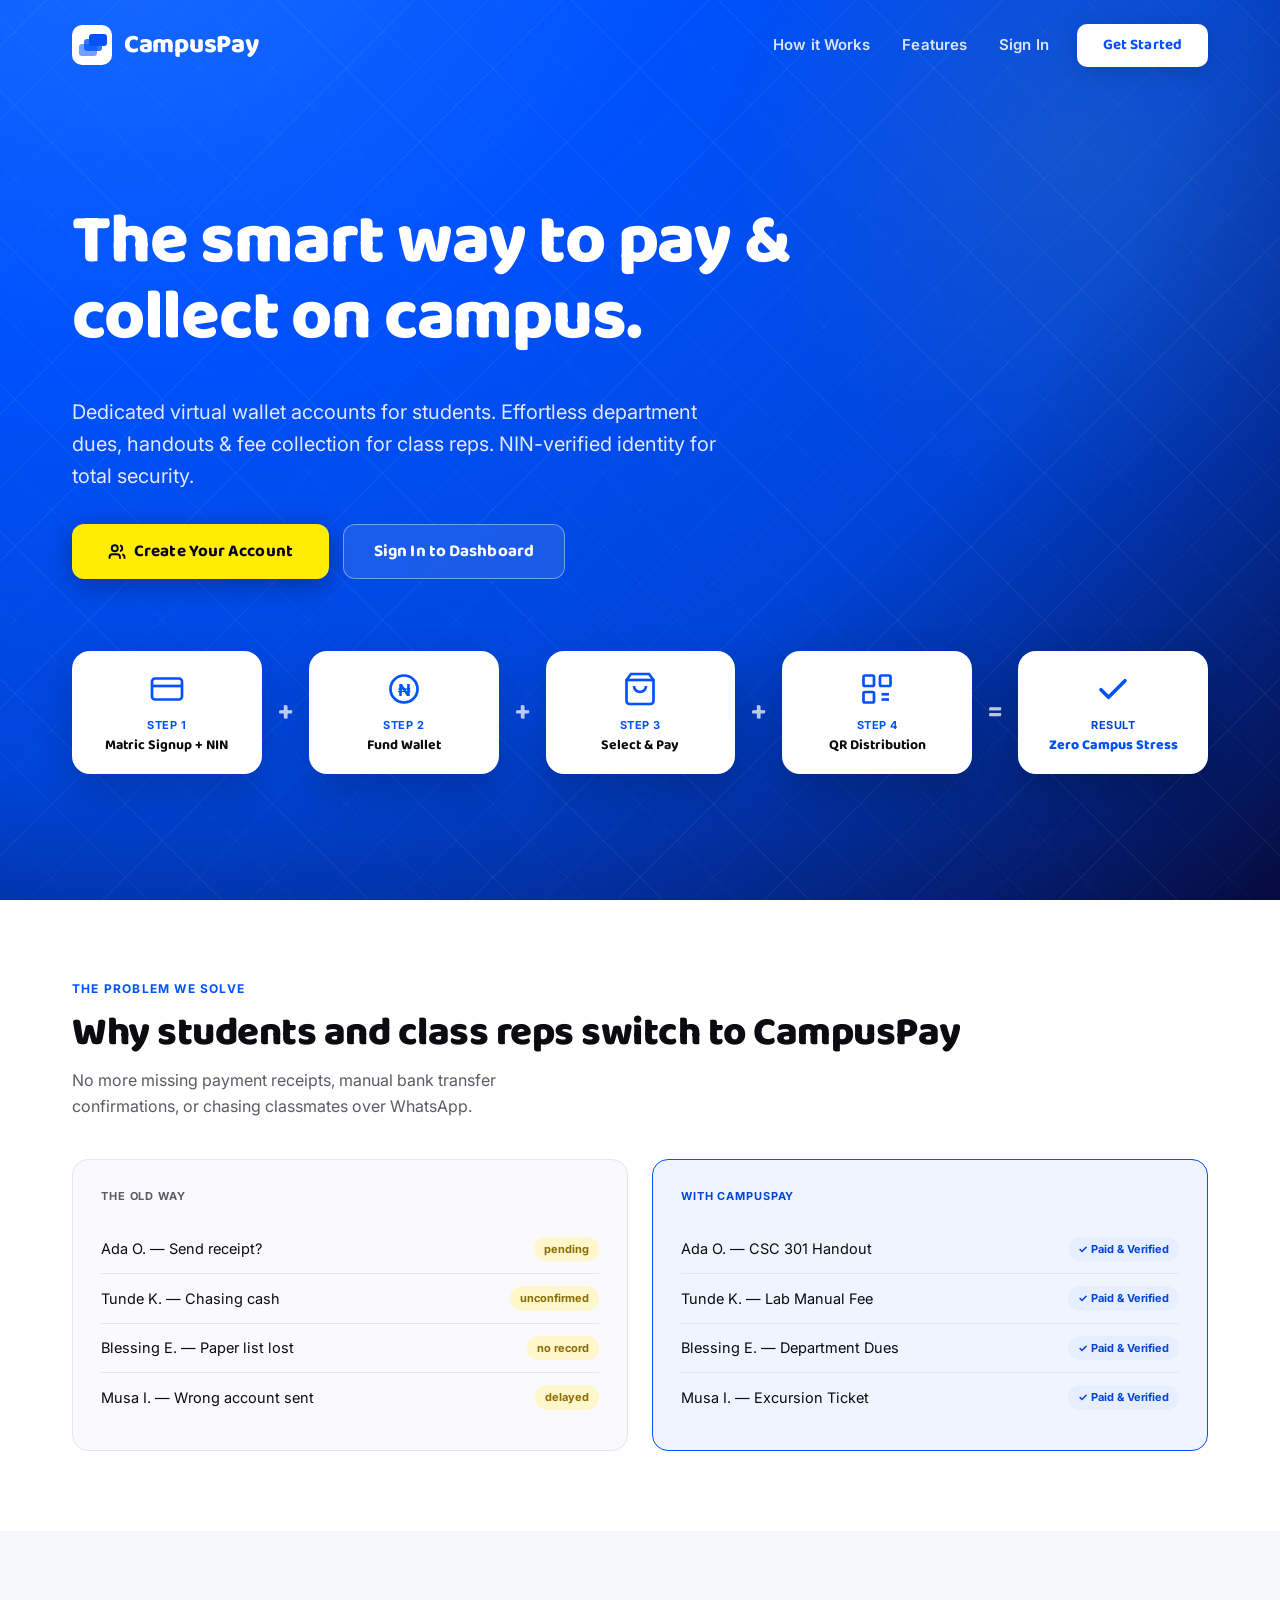
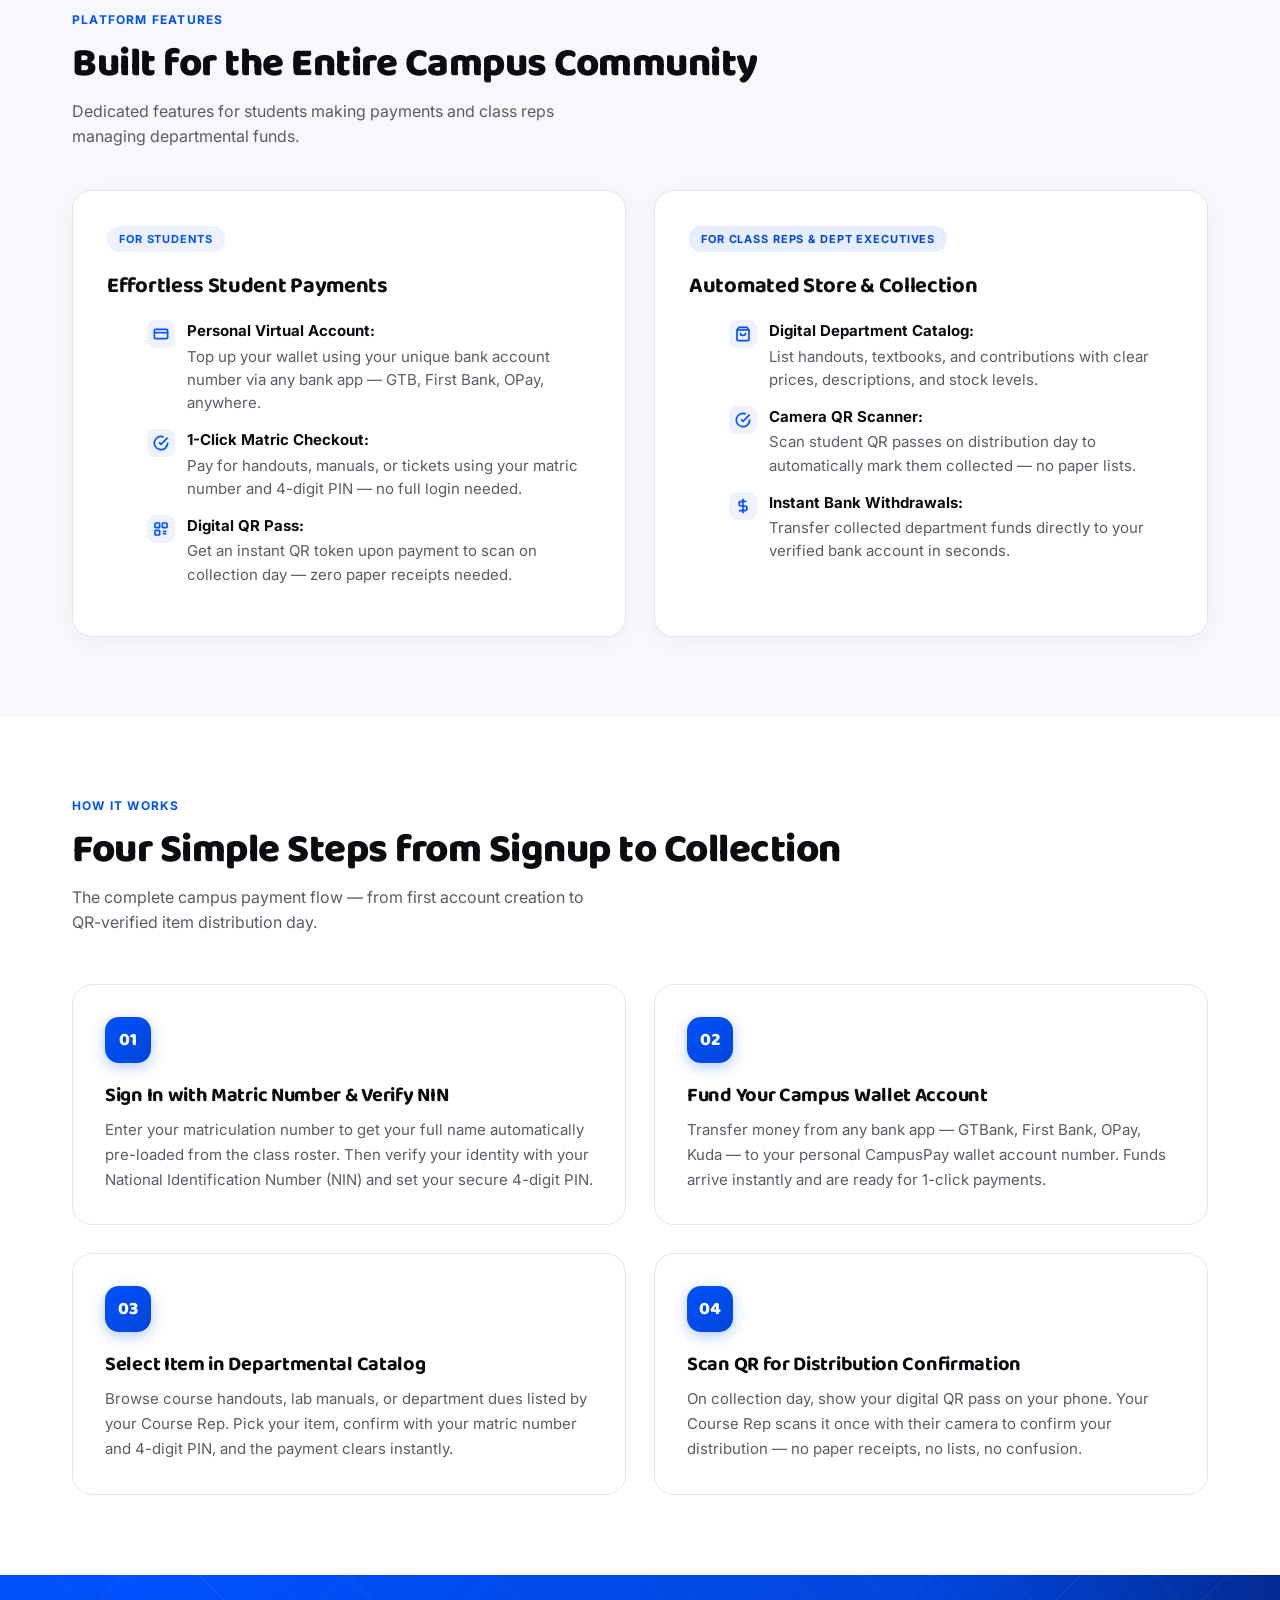
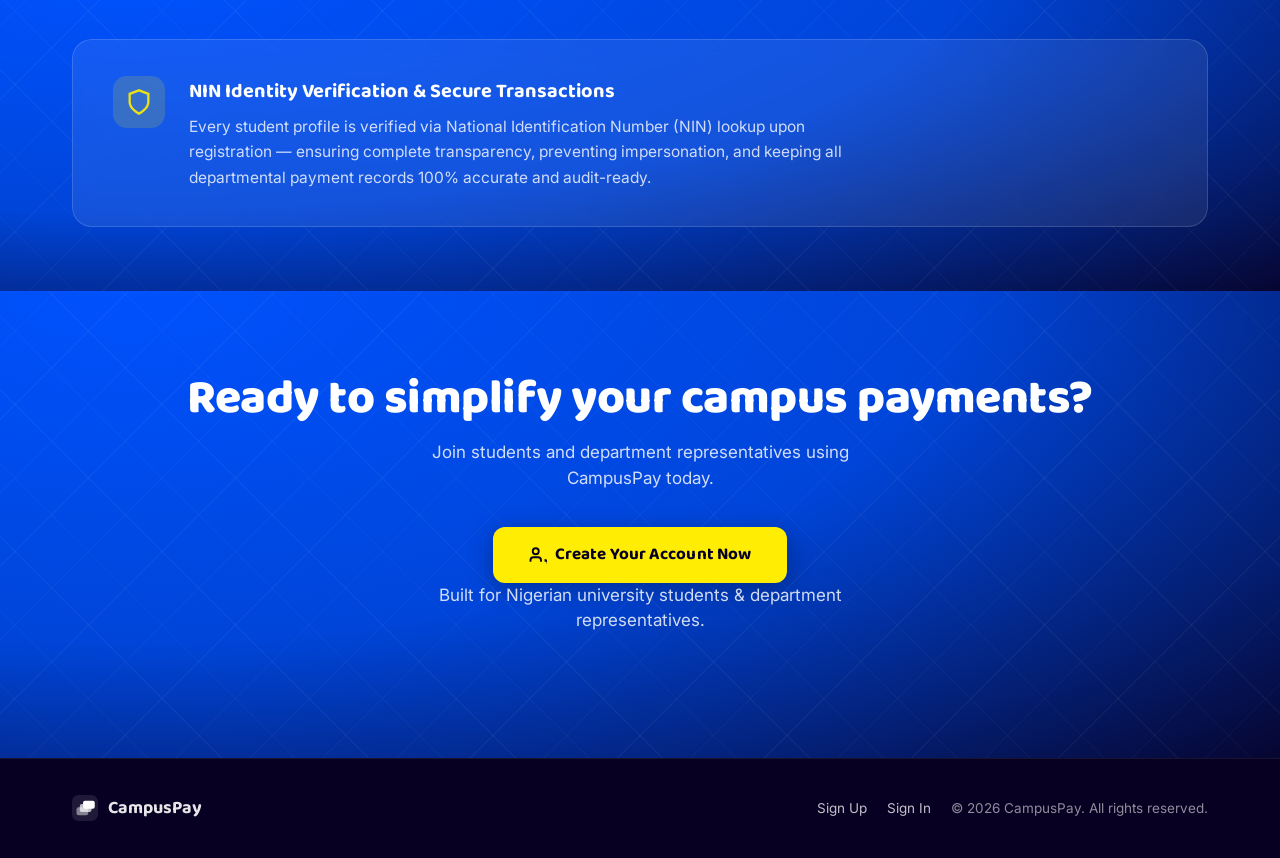
==== landingPage/index.html @ bf762b20 "feat(landing): mobile hero fills full viewport — premium sizing - hero uses justify-content:space-be" ====
<!DOCTYPE html>
<html lang="en">
<head>
<meta charset="UTF-8">
<meta name="viewport" content="width=device-width, initial-scale=1.0, maximum-scale=1.0, user-scalable=no">
<title>CampusPay — The Smart Way to Pay & Collect on Campus</title>
<meta name="description" content="CampusPay gives Nigerian university students a dedicated virtual wallet account and class reps a digital departmental catalog — making campus payments, handout fees, and QR-verified collection effortless.">
<link rel="preconnect" href="https://fonts.googleapis.com">
<link rel="preconnect" href="https://fonts.gstatic.com" crossorigin>
<link href="https://fonts.googleapis.com/css2?family=Baloo+2:wght@600;700;800;900&family=Inter:wght@400;500;600;700&display=swap" rel="stylesheet">
<style>
  :root{
    --blue:#0052FE;
    --blue-panel:#0045D9;
    --navy:#070022;
    --yellow:#FFED03;
    --white:#FFFFFF;
    --ink:#0B0B10;
    --ink-soft:#5B5B66;
    --line:#E3E6EF;
  }
  html, body {
    width: 100%;
    max-width: 100%;
    overflow-x: hidden;
    margin: 0;
    padding: 0;
  }
  *{box-sizing:border-box;}
  body{
    color:var(--ink);
    font-family:'Inter',sans-serif;
    background:var(--white);
    line-height:1.5;
    -webkit-text-size-adjust: 100%;
  }
  .display{font-family:'Baloo 2',sans-serif;}
  .wrap{
    width: 100%;
    max-width: 1200px;
    margin: 0 auto;
    padding: 0 32px;
    box-sizing: border-box;
  }

  /* ---------- BRAND BACKDROP ---------- */
  .backdrop{
    position:relative;
    width: 100%;
    max-width: 100%;
    background:radial-gradient(140% 160% at 10% -10%, #1a6bff 0%, var(--blue) 30%, var(--blue-panel) 60%, var(--navy) 100%);
    overflow:hidden;
    min-height:100vh;
    min-height:100dvh;
    display:flex;
    flex-direction:column;
    padding-bottom: 20px;
  }
  .backdrop::before{
    content:"";position:absolute;inset:0;pointer-events:none;
    background-image:
      repeating-linear-gradient(45deg, rgba(255,255,255,.045) 0 1px, transparent 1px 52px),
      repeating-linear-gradient(-45deg, rgba(255,255,255,.045) 0 1px, transparent 1px 52px);
  }
  .backdrop::after{
    content:"";position:absolute;
    width:700px;height:700px;
    border-radius:50%;
    background:radial-gradient(circle, rgba(255,237,3,0.08) 0%, transparent 70%);
    top:-200px;right:-150px;
    pointer-events:none;
  }
  .backdrop > *{position:relative;z-index:1;}
  .backdrop > .wrap{
    flex:1;
    display:flex;
    flex-direction:column;
  }

  /* ---------- HEADER ---------- */
  header{
    padding:24px 0 0;
    display:flex;
    align-items:center;
    justify-content:space-between;
    flex-shrink:0;
    width: 100%;
  }
  .logo{display:flex;align-items:center;gap:12px;text-decoration:none;}
  .logo-mark{width:40px;height:40px;flex:none;}
  .logo-word{font-family:'Baloo 2',sans-serif;font-weight:800;font-size:26px;color:var(--white);letter-spacing:-0.3px;}

  .nav-actions{display:flex;align-items:center;gap:24px;}
  .nav-link{color:rgba(255,255,255,.85);font-weight:600;font-size:15px;text-decoration:none;padding:8px 4px;letter-spacing:0.1px;transition:color 0.2s;}
  .nav-link:hover{color:var(--yellow);}
  .nav-btn{
    background:var(--white);color:var(--blue);font-family:'Baloo 2',sans-serif;
    font-weight:700;font-size:15px;padding:10px 26px;border-radius:10px;text-decoration:none;
    transition:transform 0.2s ease, box-shadow 0.2s ease;
    box-shadow:0 4px 20px rgba(0,0,0,0.15);
    letter-spacing:0.1px;
    white-space: nowrap;
  }
  .nav-btn:hover{transform:translateY(-2px);box-shadow:0 8px 28px rgba(0,0,0,0.25);}

  /* ---------- HERO ---------- */
  .hero{
    flex:1;
    display:flex;
    flex-direction:column;
    justify-content:center;
    padding:24px 0 40px;
    width: 100%;
    min-width: 0;
  }
  h1{
    font-family:'Baloo 2',sans-serif;font-weight:900;color:var(--white);
    font-size:clamp(36px,5.5vw,72px);
    line-height:1.08;
    letter-spacing:-1.2px;
    margin-bottom:20px;
    max-width:20ch;
  }
  .hero-sub{
    color:rgba(255,255,255,.88);
    font-size:clamp(16px,1.6vw,20px);
    max-width:52ch;
    line-height:1.6;
    margin-bottom:32px;
    font-weight:400;
  }

  .hero-ctas{display:flex;align-items:center;gap:14px;margin-bottom:40px;flex-wrap:wrap;}
  .btn{
    display:inline-flex;align-items:center;gap:8px;
    background:var(--yellow);color:var(--navy);
    font-family:'Baloo 2',sans-serif;font-weight:700;font-size:17px;
    padding:15px 36px;border-radius:12px;text-decoration:none;
    box-shadow:0 6px 24px rgba(0,0,0,0.3);transition:all 0.25s ease;
    letter-spacing:0.1px;
    white-space: nowrap;
  }
  .btn:hover{transform:translateY(-3px);box-shadow:0 12px 36px rgba(0,0,0,0.4);}
  .btn-outline{
    display:inline-flex;align-items:center;gap:8px;
    background:rgba(255,255,255,0.1);
    backdrop-filter:blur(8px);
    color:var(--white);
    border:1.5px solid rgba(255,255,255,.4);
    padding:14px 30px;
    font-family:'Baloo 2',sans-serif;font-weight:700;font-size:17px;
    border-radius:12px;text-decoration:none;transition:all 0.25s ease;
    letter-spacing:0.1px;
    white-space: nowrap;
  }
  .btn-outline:hover{background:rgba(255,255,255,.18);border-color:rgba(255,255,255,0.7);}

  /* ---------- EQUATION (DESKTOP & TABLET FORMER DESIGN) ---------- */
  .equation-container {
    width: 100%;
    margin-top: 32px;
  }
  .equation{
    display: flex;
    align-items: center;
    gap: 16px;
    width: 100%;
    justify-content: space-between;
  }
  .eq-card, .eq-result {
    background: var(--white);
    border-radius: 18px;
    padding: 20px 18px;
    display: flex;
    flex-direction: column;
    align-items: center;
    gap: 10px;
    flex: 1;
    min-width: 0;
    box-shadow: 0 16px 40px rgba(0,0,0,0.2);
    transition: transform 0.2s ease, box-shadow 0.2s ease;
  }
  .eq-card:hover, .eq-result:hover {
    transform: translateY(-3px);
    box-shadow: 0 22px 50px rgba(0,0,0,0.28);
  }
  .eq-icon {
    display: flex;
    align-items: center;
    justify-content: center;
  }
  .eq-icon svg {
    width: 36px;
    height: 36px;
  }
  .eq-info {
    display: flex;
    flex-direction: column;
    align-items: center;
    gap: 2px;
    text-align: center;
  }
  .eq-step {
    font-size: 11px;
    font-weight: 700;
    color: var(--blue);
    text-transform: uppercase;
    letter-spacing: 0.5px;
  }
  .eq-result .eq-step {
    color: var(--blue-panel);
  }
  .eq-title {
    font-family: 'Baloo 2', sans-serif;
    font-size: 14px;
    font-weight: 700;
    color: var(--ink);
    line-height: 1.3;
  }
  .eq-result .eq-title {
    font-weight: 800;
    color: var(--blue);
  }
  .eq-op {
    font-family: 'Baloo 2', sans-serif;
    font-size: 28px;
    font-weight: 700;
    color: rgba(255,255,255,0.75);
    flex: none;
  }

  /* MOBILE-ONLY STEPPER */
  .equation-mobile {
    display: none;
  }

  /* ---------- COMPARE ---------- */
  .compare{padding:80px 0;}
  .section-label{
    font-size:12px;font-weight:700;letter-spacing:0.1em;text-transform:uppercase;
    color:var(--blue);margin-bottom:12px;
  }
  h2{font-family:'Baloo 2',sans-serif;font-weight:800;font-size:clamp(24px,3.5vw,40px);margin:0 0 12px;letter-spacing:-0.5px;line-height:1.15;}
  .section-sub{color:var(--ink-soft);margin:0 0 40px;max-width:52ch;font-size:16px;line-height:1.6;}
  .split{display:grid;grid-template-columns:1fr 1fr;gap:24px;}
  .panel{border-radius:16px;padding:28px;border:1.5px solid var(--line);background:#FAFAFC;}
  .panel-label{font-size:11px;font-weight:700;letter-spacing:.08em;text-transform:uppercase;color:var(--ink-soft);margin-bottom:20px;}
  .row{display:flex;align-items:center;justify-content:space-between;padding:12px 0;border-bottom:1px solid var(--line);font-size:14.5px;}
  .row:last-child{border-bottom:none;}
  .tag{font-size:11px;font-weight:700;padding:4px 10px;border-radius:20px;}
  .tag.warn{background:#FFF6CC;color:#8A6D00;}
  .tag.ok{background:#E7EEFF;color:var(--blue-panel);display:flex;align-items:center;gap:4px;}

  /* ---------- FEATURES ---------- */
  .features-sec{padding:80px 0;background:#F6F8FC;}
  .grid-2{display:grid;grid-template-columns:1fr 1fr;gap:28px;}
  .feat-card{
    background:var(--white);border-radius:20px;padding:34px;
    border:1.5px solid var(--line);
    box-shadow:0 4px 20px rgba(0,0,0,0.04);
    transition:box-shadow 0.25s, transform 0.25s;
  }
  .feat-card:hover{box-shadow:0 10px 40px rgba(0,82,254,0.08);transform:translateY(-2px);}
  .feat-badge{
    font-size:11px;font-weight:700;letter-spacing:.08em;text-transform:uppercase;
    color:var(--blue);background:#EEF2FF;padding:5px 12px;border-radius:12px;display:inline-block;margin-bottom:18px;
  }
  .feat-card h3{font-family:'Baloo 2',sans-serif;font-size:22px;font-weight:700;margin:0 0 16px;letter-spacing:-0.3px;}
  .feat-list{list-style:none;display:flex;flex-direction:column;gap:14px;}
  .feat-item{display:flex;align-items:flex-start;gap:12px;font-size:15px;color:var(--ink-soft);line-height:1.55;}
  .feat-icon{
    width:28px;height:28px;border-radius:8px;background:#EEF2FF;
    display:flex;align-items:center;justify-content:center;flex:none;margin-top:1px;
  }
  .feat-icon svg{width:16px;height:16px;color:var(--blue);}
  .feat-item strong{color:var(--ink);display:block;margin-bottom:2px;}

  /* ---------- STEPS ---------- */
  .steps-sec{padding:80px 0;}
  .steps-grid{
    display:grid;
    grid-template-columns:1fr 1fr;
    gap:28px;
    margin-top:48px;
  }
  .step-card{
    background:var(--white);
    border:1.5px solid var(--line);
    border-radius:20px;
    padding:32px;
    position:relative;
    overflow:hidden;
    transition:box-shadow 0.25s, transform 0.25s;
  }
  .step-card:hover{box-shadow:0 10px 40px rgba(0,82,254,0.08);transform:translateY(-2px);}
  .step-card::before{
    content:"";
    position:absolute;top:0;left:0;right:0;height:3px;
    background:linear-gradient(90deg, var(--blue), #7B9EFF);
    opacity:0;
    transition:opacity 0.25s;
  }
  .step-card:hover::before{opacity:1;}
  .step-num-badge{
    display:inline-flex;align-items:center;justify-content:center;
    width:46px;height:46px;border-radius:14px;
    background:linear-gradient(135deg, var(--blue), var(--blue-panel));
    font-family:'Baloo 2',sans-serif;font-weight:800;font-size:18px;color:var(--white);
    margin-bottom:20px;
    box-shadow:0 4px 14px rgba(0,82,254,0.3);
  }
  .step-card h3{
    font-family:'Baloo 2',sans-serif;font-size:20px;font-weight:700;
    margin:0 0 10px;color:var(--ink);letter-spacing:-0.3px;line-height:1.25;
  }
  .step-card p{color:var(--ink-soft);font-size:15px;line-height:1.65;margin:0;}

  /* ---------- TRUST BAR ---------- */
  .trust-sec{
    background:radial-gradient(130% 150% at 10% 0%, var(--blue) 0%, var(--blue-panel) 50%, var(--navy) 100%);
    padding:64px 0;
    position:relative;overflow:hidden;
  }
  .trust-sec::before{
    content:"";position:absolute;inset:0;pointer-events:none;
    background-image:
      repeating-linear-gradient(45deg, rgba(255,255,255,.04) 0 1px, transparent 1px 52px),
      repeating-linear-gradient(-45deg, rgba(255,255,255,.04) 0 1px, transparent 1px 52px);
  }
  .trust-sec > *{position:relative;z-index:1;}
  .trust-box{
    background:rgba(255,255,255,0.08);
    border:1px solid rgba(255,255,255,0.15);
    backdrop-filter:blur(10px);
    border-radius:20px;padding:36px 40px;
    display:flex;align-items:flex-start;gap:24px;
  }
  .trust-icon{
    width:52px;height:52px;border-radius:14px;
    background:rgba(255,237,3,0.15);
    display:flex;align-items:center;justify-content:center;flex:none;
  }
  .trust-icon svg{width:28px;height:28px;}
  .trust-box h3{font-family:'Baloo 2',sans-serif;font-size:20px;color:var(--white);margin:0 0 8px;font-weight:700;}
  .trust-box p{color:rgba(255,255,255,.8);font-size:15.5px;line-height:1.65;margin:0;max-width:68ch;}

  /* ---------- CTA ---------- */
  .cta-sec{
    background:radial-gradient(130% 150% at 10% 0%, var(--blue) 0%, var(--blue-panel) 50%, var(--navy) 100%);
    padding:80px 0 88px;text-align:center;
    position:relative;overflow:hidden;
  }
  .cta-sec::before{
    content:"";position:absolute;inset:0;pointer-events:none;
    background-image:
      repeating-linear-gradient(45deg, rgba(255,255,255,.04) 0 1px, transparent 1px 52px),
      repeating-linear-gradient(-45deg, rgba(255,255,255,.04) 0 1px, transparent 1px 52px);
  }
  .cta-sec > *{position:relative;z-index:1;}
  .cta-sec h2{color:var(--white);font-size:clamp(26px,4vw,48px);letter-spacing:-0.5px;margin-bottom:14px;}
  .cta-sec p{color:rgba(255,255,255,.82);margin:0 0 36px;font-size:17px;max-width:44ch;margin-left:auto;margin-right:auto;}
  .cta-note{margin-top:20px;font-size:13.5px;color:rgba(255,255,255,.6);}

  /* ---------- FOOTER ---------- */
  footer{background:var(--navy);color:rgba(255,255,255,0.55);padding:36px 0;font-size:13.5px;border-top:1px solid rgba(255,255,255,0.08);}
  .foot-wrap{display:flex;align-items:center;justify-content:space-between;flex-wrap:wrap;gap:16px;}
  .foot-wrap a{color:rgba(255,255,255,0.75);text-decoration:none;margin-left:20px;transition:color 0.2s;}
  .foot-wrap a:hover{color:var(--white);}

  /* MOBILE MEDIA QUERY */
  @media (max-width:768px){
    .wrap{padding:0 20px;}
    .backdrop{
      min-height: 100vh;
      min-height: 100dvh;
      height: 100vh;
      height: 100dvh;
      padding-bottom: 0;
      overflow: hidden;
      display: flex;
      flex-direction: column;
    }
    .backdrop > .wrap {
      flex: 1;
      display: flex;
      flex-direction: column;
      overflow: hidden;
    }
    header{padding:18px 0 0;flex-shrink:0;}
    .logo-word{font-size:24px;}
    .logo-mark{width:36px;height:36px;}
    .nav-link{display:none;}
    .nav-btn{padding:11px 22px;font-size:14.5px;border-radius:12px;}
    .hero{padding:20px 0 24px;display:flex;flex-direction:column;justify-content:space-between;flex:1;min-height:0;}
    h1{font-size:clamp(32px, 9.5vw, 52px);margin-bottom:14px;letter-spacing:-1.5px;line-height:1.06;}
    .hero-sub{font-size:16px;line-height:1.55;margin-bottom:0;max-width:100%;opacity:0.93;}
    .hero-ctas{flex-direction:column;align-items:stretch;gap:11px;margin-bottom:0;width:100%;}
    .btn, .btn-outline{width:100%;justify-content:center;padding:15px 18px;font-size:16.5px;white-space:normal;border-radius:14px;}
    .btn{box-shadow:0 8px 28px rgba(0,0,0,0.35);}

    /* Hide desktop equation on mobile */
    .equation-container { display: none; }

    /* Mobile stepper */
    .equation-mobile {
      display: flex;
      flex-direction: column;
      align-items: center;
      width: 100%;
      flex-shrink: 0;
    }
    .eq-badge-wrap {
      display: flex;
      align-items: center;
      justify-content: center;
      gap: 8px;
      margin-bottom: 9px;
    }
    .eq-badge {
      background: rgba(255,255,255,0.15);
      border: 1px solid rgba(255,255,255,0.25);
      color: var(--white);
      font-size: 10px;
      font-weight: 800;
      letter-spacing: 1px;
      padding: 2px 8px;
      border-radius: 20px;
    }
    .eq-badge-step {
      background: var(--yellow);
      color: var(--navy);
      font-size: 10px;
      font-weight: 800;
      letter-spacing: 0.5px;
      padding: 2px 8px;
      border-radius: 20px;
      transition: all 0.3s;
    }
    .eq-progress-bar {
      width: 100%;
      height: 3px;
      background: rgba(255,255,255,0.18);
      border-radius: 4px;
      margin: 0 0 10px;
      overflow: hidden;
    }
    .eq-progress-fill {
      height: 100%;
      width: 20%;
      background: linear-gradient(90deg, var(--yellow), #FFFFFF);
      transition: width 0.35s cubic-bezier(0.4,0,0.2,1);
    }
    /* Step tabs row */
    .m-step-tabs {
      display: flex;
      align-items: center;
      justify-content: space-between;
      gap: 3px;
      margin-bottom: 10px;
      width: 100%;
    }
    .m-tab {
      flex: 1;
      padding: 9px 2px;
      border-radius: 9px;
      background: rgba(255,255,255,0.12);
      border: 1px solid rgba(255,255,255,0.2);
      color: rgba(255,255,255,0.75);
      font-family: 'Baloo 2', sans-serif;
      font-size: 11.5px;
      font-weight: 700;
      cursor: pointer;
      white-space: nowrap;
      text-align: center;
      transition: all 0.25s ease;
    }
    .m-tab.active {
      background: var(--white);
      color: var(--blue);
      border-color: var(--white);
      box-shadow: 0 4px 14px rgba(0,0,0,0.18);
    }
    .m-tab-op {
      font-family: 'Baloo 2', sans-serif;
      font-size: 15px;
      font-weight: 800;
      color: rgba(255,255,255,0.4);
      transition: all 0.25s ease;
      flex: none;
      padding: 0 1px;
    }
    .m-tab-op.active {
      color: var(--yellow);
      transform: scale(1.25);
      text-shadow: 0 0 8px rgba(255,237,3,0.7);
    }
    /* Main stage card */
    .m-stage-card {
      background: var(--white);
      border-radius: 20px;
      padding: 20px 22px;
      width: 100%;
      box-shadow: 0 18px 48px rgba(0,0,0,0.28);
      display: flex;
      align-items: center;
      gap: 18px;
    }
    .m-stage-icon {
      width: 56px;
      height: 56px;
      border-radius: 14px;
      background: #EEF2FF;
      display: flex;
      align-items: center;
      justify-content: center;
      flex: none;
    }
    .m-stage-icon svg { width: 28px; height: 28px; }
    .m-stage-info { display: flex; flex-direction: column; gap: 4px; }
    .m-stage-tag { font-size: 11px; font-weight: 800; color: var(--blue); letter-spacing: 0.6px; text-transform: uppercase; }
    .m-stage-title { font-family: 'Baloo 2', sans-serif; font-size: 19px; font-weight: 800; color: var(--ink); margin: 0; line-height: 1.2; }
    .m-stage-desc { font-size: 13.5px; color: var(--ink-soft); margin: 2px 0 0; line-height: 1.4; }
    /* Scroll hint arrow */
    .m-scroll-hint {
      display: flex;
      align-items: center;
      gap: 6px;
      color: rgba(255,255,255,0.65);
      font-size: 12.5px;
      font-weight: 600;
      margin-top: 12px;
      transition: opacity 0.3s;
    }
    .m-scroll-hint.hidden { opacity: 0; pointer-events: none; }
    .m-scroll-hint svg { animation: bounceDown 1.2s ease-in-out infinite; }
    @keyframes bounceDown {
      0%,100% { transform: translateY(0); }
      50% { transform: translateY(4px); }
    }

    .compare{padding:44px 0;}
    .split{grid-template-columns:1fr;gap:16px;}
    .panel{padding:20px 16px;}
    .row{font-size:13px;}

    .features-sec{padding:44px 0;}
    .grid-2{grid-template-columns:1fr;gap:20px;}
    .feat-card{padding:22px 18px;}
    .feat-card h3{font-size:19px;}

    .steps-sec{padding:44px 0;}
    .steps-grid{grid-template-columns:1fr;margin-top:24px;gap:16px;}
    .step-card{padding:22px 18px;}
    .step-card h3{font-size:18px;}

    .trust-sec{padding:36px 0;}
    .trust-box{flex-direction:column;gap:14px;padding:22px 18px;}
    .trust-box h3{font-size:18px;}
    .trust-box p{font-size:14px;}

    .cta-sec{padding:48px 0;}
    .cta-sec h2{font-size:26px;}

    footer{padding:28px 0;}
    .foot-wrap{flex-direction:column;align-items:flex-start;gap:14px;}
    .foot-wrap a{margin-left:0;margin-right:16px;}
  }
</style>
</head>
<body>

<!-- ==================== HERO SECTION ==================== -->
<div class="backdrop" id="heroBackdrop">
  <div class="wrap">
    <header>
      <a href="#" class="logo">
        <svg class="logo-mark" viewBox="0 0 40 40" fill="none">
          <rect width="40" height="40" rx="10" fill="#FFFFFF"/>
          <rect x="7" y="19" width="18" height="12" rx="3" fill="#0052FE" opacity="0.55"/>
          <rect x="12" y="14" width="18" height="12" rx="3" fill="#0052FE" opacity="0.8"/>
          <rect x="17" y="9" width="18" height="12" rx="3" fill="#0052FE"/>
        </svg>
        <span class="logo-word">CampusPay</span>
      </a>

      <div class="nav-actions">
        <a href="#how-it-works" class="nav-link">How it Works</a>
        <a href="#features" class="nav-link">Features</a>
        <a href="/Frontend/index.html" class="nav-link">Sign In</a>
        <a href="/Frontend/signup.html" class="nav-btn">Get Started</a>
      </div>
    </header>

    <div class="hero">
      <h1>The smart way to pay &amp; collect on campus.</h1>
      <p class="hero-sub">Dedicated virtual wallet accounts for students. Effortless department dues, handouts &amp; fee collection for class reps. NIN-verified identity for total security.</p>

      <div class="hero-ctas">
        <a href="/Frontend/signup.html" class="btn">
          <svg width="18" height="18" viewBox="0 0 24 24" fill="none" stroke="currentColor" stroke-width="2.5"><path d="M16 21v-2a4 4 0 0 0-4-4H6a4 4 0 0 0-4 4v2"/><circle cx="9" cy="7" r="4"/><path d="M22 21v-2a4 4 0 0 0-3-3.87M16 3.13a4 4 0 0 1 0 7.75"/></svg>
          Create Your Account
        </a>
        <a href="/Frontend/index.html" class="btn-outline">
          Sign In to Dashboard
        </a>
      </div>

      <!-- DESKTOP / TABLET EQUATION -->
      <div class="equation-container">
        <div class="equation">
          <div class="eq-card">
            <div class="eq-icon">
              <svg viewBox="0 0 24 24" fill="none"><rect x="2" y="5" width="20" height="14" rx="2" stroke="#0052FE" stroke-width="1.8"/><line x1="2" y1="10" x2="22" y2="10" stroke="#0052FE" stroke-width="1.8"/></svg>
            </div>
            <div class="eq-info">
              <span class="eq-step">Step 1</span>
              <span class="eq-title">Matric Signup + NIN</span>
            </div>
          </div>
          <div class="eq-op">+</div>
          <div class="eq-card">
            <div class="eq-icon">
              <svg viewBox="0 0 24 24" fill="none"><circle cx="12" cy="12" r="9" stroke="#0052FE" stroke-width="1.8"/><text x="12" y="16.5" font-size="11" font-weight="700" fill="#0052FE" text-anchor="middle" font-family="Inter">₦</text></svg>
            </div>
            <div class="eq-info">
              <span class="eq-step">Step 2</span>
              <span class="eq-title">Fund Wallet</span>
            </div>
          </div>
          <div class="eq-op">+</div>
          <div class="eq-card">
            <div class="eq-icon">
              <svg viewBox="0 0 24 24" fill="none"><path d="M6 2L3 6v14a2 2 0 0 0 2 2h14a2 2 0 0 0 2-2V6l-3-4z" stroke="#0052FE" stroke-width="1.8"/><line x1="3" y1="6" x2="21" y2="6" stroke="#0052FE" stroke-width="1.8"/><path d="M16 10a4 4 0 0 1-8 0" stroke="#0052FE" stroke-width="1.8"/></svg>
            </div>
            <div class="eq-info">
              <span class="eq-step">Step 3</span>
              <span class="eq-title">Select &amp; Pay</span>
            </div>
          </div>
          <div class="eq-op">+</div>
          <div class="eq-card">
            <div class="eq-icon">
              <svg viewBox="0 0 24 24" fill="none"><rect x="3" y="3" width="7" height="7" rx="1" stroke="#0052FE" stroke-width="1.8"/><rect x="14" y="3" width="7" height="7" rx="1" stroke="#0052FE" stroke-width="1.8"/><rect x="3" y="14" width="7" height="7" rx="1" stroke="#0052FE" stroke-width="1.8"/><line x1="15" y1="15.5" x2="20" y2="15.5" stroke="#0052FE" stroke-width="1.8"/><line x1="15" y1="19" x2="20" y2="19" stroke="#0052FE" stroke-width="1.8"/></svg>
            </div>
            <div class="eq-info">
              <span class="eq-step">Step 4</span>
              <span class="eq-title">QR Distribution</span>
            </div>
          </div>
          <div class="eq-op">=</div>
          <div class="eq-result">
            <div class="eq-icon">
              <svg viewBox="0 0 24 24" fill="none"><path d="M4 12.5l5 5L20 6.5" stroke="#0052FE" stroke-width="2.4" stroke-linecap="round" stroke-linejoin="round"/></svg>
            </div>
            <div class="eq-info">
              <span class="eq-step">Result</span>
              <span class="eq-title">Zero Campus Stress</span>
            </div>
          </div>
        </div>
      </div>

      <!-- MOBILE ONLY COMPACT STEPPER -->
      <div class="equation-mobile">
        <div class="eq-badge-wrap">
          <span class="eq-badge">HOW IT WORKS</span>
          <span class="eq-badge-step" id="eqBadgeStep">STEP 1 OF 4</span>
        </div>
        <div class="eq-progress-bar">
          <div class="eq-progress-fill" id="eqProgressFill"></div>
        </div>
        <div class="m-step-tabs">
          <button class="m-tab active" data-mstep="0">Step 1</button>
          <span class="m-tab-op active" data-mop="0">+</span>
          <button class="m-tab" data-mstep="1">Step 2</button>
          <span class="m-tab-op" data-mop="1">+</span>
          <button class="m-tab" data-mstep="2">Step 3</button>
          <span class="m-tab-op" data-mop="2">+</span>
          <button class="m-tab" data-mstep="3">Step 4</button>
          <span class="m-tab-op" data-mop="3">=</span>
          <button class="m-tab" data-mstep="4">Result</button>
        </div>
        <div class="m-stage-card" id="mStageCard">
          <div class="m-stage-icon" id="mStageIcon">
            <svg viewBox="0 0 24 24" fill="none"><rect x="2" y="5" width="20" height="14" rx="2" stroke="#0052FE" stroke-width="1.8"/><line x1="2" y1="10" x2="22" y2="10" stroke="#0052FE" stroke-width="1.8"/></svg>
          </div>
          <div class="m-stage-info">
            <span class="m-stage-tag" id="mStageTag">STEP 1 OF 4</span>
            <h3 class="m-stage-title" id="mStageTitle">Matric Signup + NIN</h3>
            <p class="m-stage-desc" id="mStageDesc">Enter matric number &amp; NIN to create account and set 4-digit PIN in under 60s.</p>
          </div>
        </div>
        <div class="m-scroll-hint" id="mScrollHint">
          <svg width="12" height="12" viewBox="0 0 24 24" fill="none" stroke="currentColor" stroke-width="2.5"><path d="M12 5v14M5 12l7 7 7-7"/></svg>
          <span>Scroll for next step</span>
        </div>
      </div>
    </div>
  </div>
</div>

<!-- ==================== COMPARE SECTION ==================== -->
<div class="compare">
  <div class="wrap">
    <div class="section-label">The Problem We Solve</div>
    <h2>Why students and class reps switch to CampusPay</h2>
    <p class="section-sub">No more missing payment receipts, manual bank transfer confirmations, or chasing classmates over WhatsApp.</p>
    <div class="split">
      <div class="panel">
        <div class="panel-label">The Old Way</div>
        <div class="row"><span>Ada O. — Send receipt?</span><span class="tag warn">pending</span></div>
        <div class="row"><span>Tunde K. — Chasing cash</span><span class="tag warn">unconfirmed</span></div>
        <div class="row"><span>Blessing E. — Paper list lost</span><span class="tag warn">no record</span></div>
        <div class="row"><span>Musa I. — Wrong account sent</span><span class="tag warn">delayed</span></div>
      </div>
      <div class="panel" style="border-color:var(--blue);background:#F0F4FF;">
        <div class="panel-label" style="color:var(--blue-panel);">With CampusPay</div>
        <div class="row"><span>Ada O. — CSC 301 Handout</span><span class="tag ok">✓ Paid & Verified</span></div>
        <div class="row"><span>Tunde K. — Lab Manual Fee</span><span class="tag ok">✓ Paid & Verified</span></div>
        <div class="row"><span>Blessing E. — Department Dues</span><span class="tag ok">✓ Paid & Verified</span></div>
        <div class="row"><span>Musa I. — Excursion Ticket</span><span class="tag ok">✓ Paid & Verified</span></div>
      </div>
    </div>
  </div>
</div>

<!-- ==================== FEATURES SECTION ==================== -->
<div id="features" class="features-sec">
  <div class="wrap">
    <div class="section-label">Platform Features</div>
    <h2>Built for the Entire Campus Community</h2>
    <p class="section-sub">Dedicated features for students making payments and class reps managing departmental funds.</p>

    <div class="grid-2">
      <!-- STUDENT CARD -->
      <div class="feat-card">
        <span class="feat-badge">For Students</span>
        <h3>Effortless Student Payments</h3>
        <ul class="feat-list">
          <li class="feat-item">
            <div class="feat-icon">
              <svg viewBox="0 0 24 24" fill="none" stroke="currentColor" stroke-width="2.5"><rect x="2" y="5" width="20" height="14" rx="2"/><line x1="2" y1="10" x2="22" y2="10"/></svg>
            </div>
            <div><strong>Personal Virtual Account:</strong> Top up your wallet using your unique bank account number via any bank app — GTB, First Bank, OPay, anywhere.</div>
          </li>
          <li class="feat-item">
            <div class="feat-icon">
              <svg viewBox="0 0 24 24" fill="none" stroke="currentColor" stroke-width="2.5"><path d="M22 11.08V12a10 10 0 1 1-5.93-9.14"/><polyline points="22 4 12 14.01 9 11.01"/></svg>
            </div>
            <div><strong>1-Click Matric Checkout:</strong> Pay for handouts, manuals, or tickets using your matric number and 4-digit PIN — no full login needed.</div>
          </li>
          <li class="feat-item">
            <div class="feat-icon">
              <svg viewBox="0 0 24 24" fill="none" stroke="currentColor" stroke-width="2.5"><rect x="3" y="3" width="7" height="7" rx="1"/><rect x="14" y="3" width="7" height="7" rx="1"/><rect x="3" y="14" width="7" height="7" rx="1"/><line x1="15" y1="15.5" x2="20" y2="15.5"/><line x1="15" y1="19" x2="20" y2="19"/></svg>
            </div>
            <div><strong>Digital QR Pass:</strong> Get an instant QR token upon payment to scan on collection day — zero paper receipts needed.</div>
          </li>
        </ul>
      </div>

      <!-- REP CARD -->
      <div class="feat-card">
        <span class="feat-badge" style="color:var(--blue-panel);background:#E7EEFF;">For Class Reps & Dept Executives</span>
        <h3>Automated Store & Collection</h3>
        <ul class="feat-list">
          <li class="feat-item">
            <div class="feat-icon">
              <svg viewBox="0 0 24 24" fill="none" stroke="currentColor" stroke-width="2.5"><path d="M6 2L3 6v14a2 2 0 0 0 2 2h14a2 2 0 0 0 2-2V6l-3-4z"/><line x1="3" y1="6" x2="21" y2="6"/><path d="M16 10a4 4 0 0 1-8 0"/></svg>
            </div>
            <div><strong>Digital Department Catalog:</strong> List handouts, textbooks, and contributions with clear prices, descriptions, and stock levels.</div>
          </li>
          <li class="feat-item">
            <div class="feat-icon">
              <svg viewBox="0 0 24 24" fill="none" stroke="currentColor" stroke-width="2.5"><path d="M22 11.08V12a10 10 0 1 1-5.93-9.14"/><polyline points="22 4 12 14.01 9 11.01"/></svg>
            </div>
            <div><strong>Camera QR Scanner:</strong> Scan student QR passes on distribution day to automatically mark them collected — no paper lists.</div>
          </li>
          <li class="feat-item">
            <div class="feat-icon">
              <svg viewBox="0 0 24 24" fill="none" stroke="currentColor" stroke-width="2.5"><line x1="12" y1="1" x2="12" y2="23"/><path d="M17 5H9.5a3.5 3.5 0 0 0 0 7h5a3.5 3.5 0 0 1 0 7H6"/></svg>
            </div>
            <div><strong>Instant Bank Withdrawals:</strong> Transfer collected department funds directly to your verified bank account in seconds.</div>
          </li>
        </ul>
      </div>
    </div>
  </div>
</div>

<!-- ==================== HOW IT WORKS ==================== -->
<div id="how-it-works" class="steps-sec">
  <div class="wrap">
    <div class="section-label">How It Works</div>
    <h2>Four Simple Steps from Signup to Collection</h2>
    <p class="section-sub">The complete campus payment flow — from first account creation to QR-verified item distribution day.</p>

    <div class="steps-grid">
      <div class="step-card">
        <div class="step-num-badge">01</div>
        <h3>Sign In with Matric Number &amp; Verify NIN</h3>
        <p>Enter your matriculation number to get your full name automatically pre-loaded from the class roster. Then verify your identity with your National Identification Number (NIN) and set your secure 4-digit PIN.</p>
      </div>

      <div class="step-card">
        <div class="step-num-badge">02</div>
        <h3>Fund Your Campus Wallet Account</h3>
        <p>Transfer money from any bank app — GTBank, First Bank, OPay, Kuda — to your personal CampusPay wallet account number. Funds arrive instantly and are ready for 1-click payments.</p>
      </div>

      <div class="step-card">
        <div class="step-num-badge">03</div>
        <h3>Select Item in Departmental Catalog</h3>
        <p>Browse course handouts, lab manuals, or department dues listed by your Course Rep. Pick your item, confirm with your matric number and 4-digit PIN, and the payment clears instantly.</p>
      </div>

      <div class="step-card">
        <div class="step-num-badge">04</div>
        <h3>Scan QR for Distribution Confirmation</h3>
        <p>On collection day, show your digital QR pass on your phone. Your Course Rep scans it once with their camera to confirm your distribution — no paper receipts, no lists, no confusion.</p>
      </div>
    </div>
  </div>
</div>

<!-- ==================== TRUST + CTA ==================== -->
<div class="trust-sec">
  <div class="wrap">
    <div class="trust-box">
      <div class="trust-icon">
        <svg viewBox="0 0 24 24" fill="none" stroke="rgba(255,237,3,0.9)" stroke-width="2">
          <path d="M12 22s8-4 8-10V5l-8-3-8 3v7c0 6 8 10 8 10z"/>
        </svg>
      </div>
      <div>
        <h3>NIN Identity Verification &amp; Secure Transactions</h3>
        <p>Every student profile is verified via National Identification Number (NIN) lookup upon registration — ensuring complete transparency, preventing impersonation, and keeping all departmental payment records 100% accurate and audit-ready.</p>
      </div>
    </div>
  </div>
</div>

<div class="cta-sec">
  <div class="wrap">
    <h2 class="display">Ready to simplify your campus payments?</h2>
    <p>Join students and department representatives using CampusPay today.</p>
    <a class="btn" href="/Frontend/signup.html" style="display:inline-flex;">
      <svg width="18" height="18" viewBox="0 0 24 24" fill="none" stroke="currentColor" stroke-width="2.5"><path d="M16 21v-2a4 4 0 0 0-4-4H6a4 4 0 0 0-4 4v2"/><circle cx="9" cy="7" r="4"/><path d="M22 21v-2a4 4 0 0 1 0 7.75"/></svg>
      Create Your Account Now
    </a>
    <p class="cta-note">Built for Nigerian university students &amp; department representatives.</p>
  </div>
</div>

<!-- ==================== FOOTER ==================== -->
<footer>
  <div class="wrap foot-wrap">
    <div style="display:flex;align-items:center;gap:10px;">
      <svg width="26" height="26" viewBox="0 0 40 40" fill="none">
        <rect width="40" height="40" rx="10" fill="rgba(255,255,255,0.1)"/>
        <rect x="7" y="19" width="18" height="12" rx="3" fill="#FFFFFF" opacity="0.45"/>
        <rect x="12" y="14" width="18" height="12" rx="3" fill="#FFFFFF" opacity="0.7"/>
        <rect x="17" y="9" width="18" height="12" rx="3" fill="#FFFFFF"/>
      </svg>
      <span style="font-family:'Baloo 2',sans-serif;font-size:18px;font-weight:700;color:rgba(255,255,255,0.9);">CampusPay</span>
    </div>

    <div style="display:flex;align-items:center;">
      <a href="/Frontend/signup.html">Sign Up</a>
      <a href="/Frontend/index.html">Sign In</a>
      <span style="margin-left:20px;">&copy; 2026 CampusPay. All rights reserved.</span>
    </div>
  </div>
</footer>

<script>
  (function() {
    /* ============================================================
       MOBILE STEP SCROLL-LOCK
       - On mobile only, intercept wheel & touch events
       - While steps are not complete, prevent default scroll
         and advance steps instead
       - Once all 5 steps shown, release lock and allow normal scroll
    ============================================================ */
    const TOTAL_STEPS = 5;
    const stepsData = [
      {
        tag: 'STEP 1 OF 4',
        title: 'Matric Signup + NIN',
        desc: 'Enter your matric number & NIN to create your account and set a 4-digit PIN in under 60s.',
        icon: '<svg viewBox="0 0 24 24" fill="none"><rect x="2" y="5" width="20" height="14" rx="2" stroke="#0052FE" stroke-width="1.8"/><line x1="2" y1="10" x2="22" y2="10" stroke="#0052FE" stroke-width="1.8"/></svg>'
      },
      {
        tag: 'STEP 2 OF 4',
        title: 'Fund Wallet',
        desc: 'Transfer from any bank app (GTBank, OPay, FirstBank) to your dedicated virtual account number.',
        icon: '<svg viewBox="0 0 24 24" fill="none"><circle cx="12" cy="12" r="9" stroke="#0052FE" stroke-width="1.8"/><text x="12" y="16.5" font-size="11" font-weight="700" fill="#0052FE" text-anchor="middle" font-family="Inter">₦</text></svg>'
      },
      {
        tag: 'STEP 3 OF 4',
        title: 'Select & Pay',
        desc: 'Browse the departmental catalog, pick your item, and confirm with your matric number & PIN.',
        icon: '<svg viewBox="0 0 24 24" fill="none"><path d="M6 2L3 6v14a2 2 0 0 0 2 2h14a2 2 0 0 0 2-2V6l-3-4z" stroke="#0052FE" stroke-width="1.8"/><line x1="3" y1="6" x2="21" y2="6" stroke="#0052FE" stroke-width="1.8"/><path d="M16 10a4 4 0 0 1-8 0" stroke="#0052FE" stroke-width="1.8"/></svg>'
      },
      {
        tag: 'STEP 4 OF 4',
        title: 'QR Distribution',
        desc: 'Show your digital QR pass on collection day for instant camera verification. No paper needed.',
        icon: '<svg viewBox="0 0 24 24" fill="none"><rect x="3" y="3" width="7" height="7" rx="1" stroke="#0052FE" stroke-width="1.8"/><rect x="14" y="3" width="7" height="7" rx="1" stroke="#0052FE" stroke-width="1.8"/><rect x="3" y="14" width="7" height="7" rx="1" stroke="#0052FE" stroke-width="1.8"/><line x1="15" y1="15.5" x2="20" y2="15.5" stroke="#0052FE" stroke-width="1.8"/><line x1="15" y1="19" x2="20" y2="19" stroke="#0052FE" stroke-width="1.8"/></svg>'
      },
      {
        tag: '= RESULT',
        title: 'Zero Campus Stress',
        desc: 'No paper receipts, no unconfirmed bank transfers, zero manual record keeping. Ever.',
        icon: '<svg viewBox="0 0 24 24" fill="none"><path d="M4 12.5l5 5L20 6.5" stroke="#0052FE" stroke-width="2.4" stroke-linecap="round" stroke-linejoin="round"/></svg>'
      }
    ];

    const fillBar    = document.getElementById('eqProgressFill');
    const badgeStep  = document.getElementById('eqBadgeStep');
    const scrollHint = document.getElementById('mScrollHint');
    const mIcon      = document.getElementById('mStageIcon');
    const mTag       = document.getElementById('mStageTag');
    const mTitle     = document.getElementById('mStageTitle');
    const mDesc      = document.getElementById('mStageDesc');
    const mobileTabs = document.querySelectorAll('.m-tab');
    const mobileOps  = document.querySelectorAll('.m-tab-op');

    let currentStep = 0;
    let stepsComplete = false;  // true after the last step is reached
    let isLocked = false;       // true while page is at top and steps not done
    let touchStartY = 0;
    let stepCooldown = false;   // debounce rapid wheel events

    function isMobile() {
      return window.innerWidth <= 768;
    }

    function updateStepUI(idx, animate) {
      currentStep = idx;
      stepsComplete = (idx >= TOTAL_STEPS - 1);

      // Progress bar
      const pct = Math.round(((idx + 1) / TOTAL_STEPS) * 100);
      if (fillBar) fillBar.style.width = pct + '%';

      // Badge
      if (badgeStep) badgeStep.textContent = stepsData[idx].tag;

      // Tabs highlight
      mobileTabs.forEach((tab, i) => {
        tab.classList.toggle('active', i === idx);
      });
      mobileOps.forEach((op, i) => {
        op.classList.toggle('active', i < idx);
      });

      // Card content with subtle slide-in
      if (mIcon && mTag && mTitle && mDesc) {
        const d = stepsData[idx];
        if (animate) {
          mStageCard.style.opacity = '0';
          mStageCard.style.transform = 'translateY(8px)';
          requestAnimationFrame(() => {
            mIcon.innerHTML  = d.icon;
            mTag.textContent  = d.tag;
            mTitle.textContent = d.title;
            mDesc.textContent  = d.desc;
            requestAnimationFrame(() => {
              mStageCard.style.transition = 'opacity 0.28s ease, transform 0.28s ease';
              mStageCard.style.opacity = '1';
              mStageCard.style.transform = 'translateY(0)';
            });
          });
        } else {
          mIcon.innerHTML  = d.icon;
          mTag.textContent  = d.tag;
          mTitle.textContent = d.title;
          mDesc.textContent  = d.desc;
        }
      }

      // Scroll hint
      if (scrollHint) {
        scrollHint.classList.toggle('hidden', stepsComplete);
      }

      // Once all done, release lock
      if (stepsComplete) {
        isLocked = false;
      }
    }

    // Tab click (manual override – still works)
    mobileTabs.forEach((tab, idx) => {
      tab.addEventListener('click', () => {
        updateStepUI(idx, true);
        // If user taps the last step, release lock
        if (idx === TOTAL_STEPS - 1) stepsComplete = true;
      });
    });

    // -------- Lock management --------
    function lockPage() {
      if (isLocked) return;
      // Scroll to very top of page so hero is fully in view
      window.scrollTo({ top: 0 });
      isLocked = true;
    }

    function advanceStep() {
      if (currentStep < TOTAL_STEPS - 1) {
        updateStepUI(currentStep + 1, true);
      } else {
        // All steps done – release
        stepsComplete = true;
        isLocked = false;
      }
    }

    function retreatStep() {
      if (currentStep > 0) {
        updateStepUI(currentStep - 1, true);
        stepsComplete = false;
        isLocked = true;  // re-lock if user scrolls back up into steps
      }
    }

    // -------- Wheel handler --------
    function onWheel(e) {
      if (!isMobile()) return;

      const atTop = window.scrollY <= 10;

      // Activate lock when at top and steps not done
      if (atTop && !stepsComplete) {
        isLocked = true;
      }

      if (!isLocked) return;

      // Prevent page from scrolling
      e.preventDefault();

      if (stepCooldown) return;
      stepCooldown = true;
      setTimeout(() => { stepCooldown = false; }, 380);

      if (e.deltaY > 0) {
        advanceStep();
      } else if (e.deltaY < 0) {
        retreatStep();
      }
    }

    // -------- Touch handlers --------
    function onTouchStart(e) {
      if (!isMobile()) return;
      touchStartY = e.touches[0].clientY;
    }

    function onTouchMove(e) {
      if (!isMobile()) return;

      const atTop = window.scrollY <= 10;
      if (atTop && !stepsComplete) {
        isLocked = true;
      }

      if (!isLocked) return;
      e.preventDefault();
    }

    function onTouchEnd(e) {
      if (!isMobile() || !isLocked) return;

      const dy = touchStartY - e.changedTouches[0].clientY;
      if (Math.abs(dy) < 20) return; // too small a swipe

      if (stepCooldown) return;
      stepCooldown = true;
      setTimeout(() => { stepCooldown = false; }, 380);

      if (dy > 0) {
        advanceStep(); // swipe up = next step
      } else {
        retreatStep(); // swipe down = prev step
      }
    }

    // -------- Scroll listener: re-lock if user scrolls back to top --------
    function onScroll() {
      if (!isMobile()) return;
      if (window.scrollY <= 5 && !stepsComplete) {
        isLocked = true;
      }
    }

    // Attach with { passive:false } so we can preventDefault
    window.addEventListener('wheel',      onWheel,      { passive: false });
    window.addEventListener('touchstart', onTouchStart, { passive: true });
    window.addEventListener('touchmove',  onTouchMove,  { passive: false });
    window.addEventListener('touchend',   onTouchEnd,   { passive: true });
    window.addEventListener('scroll',     onScroll,     { passive: true });

    // Init
    updateStepUI(0, false);
    // Start locked on mobile
    if (isMobile()) {
      isLocked = true;
      window.scrollTo({ top: 0 });
    }
  })();
</script>
</body>
</html>
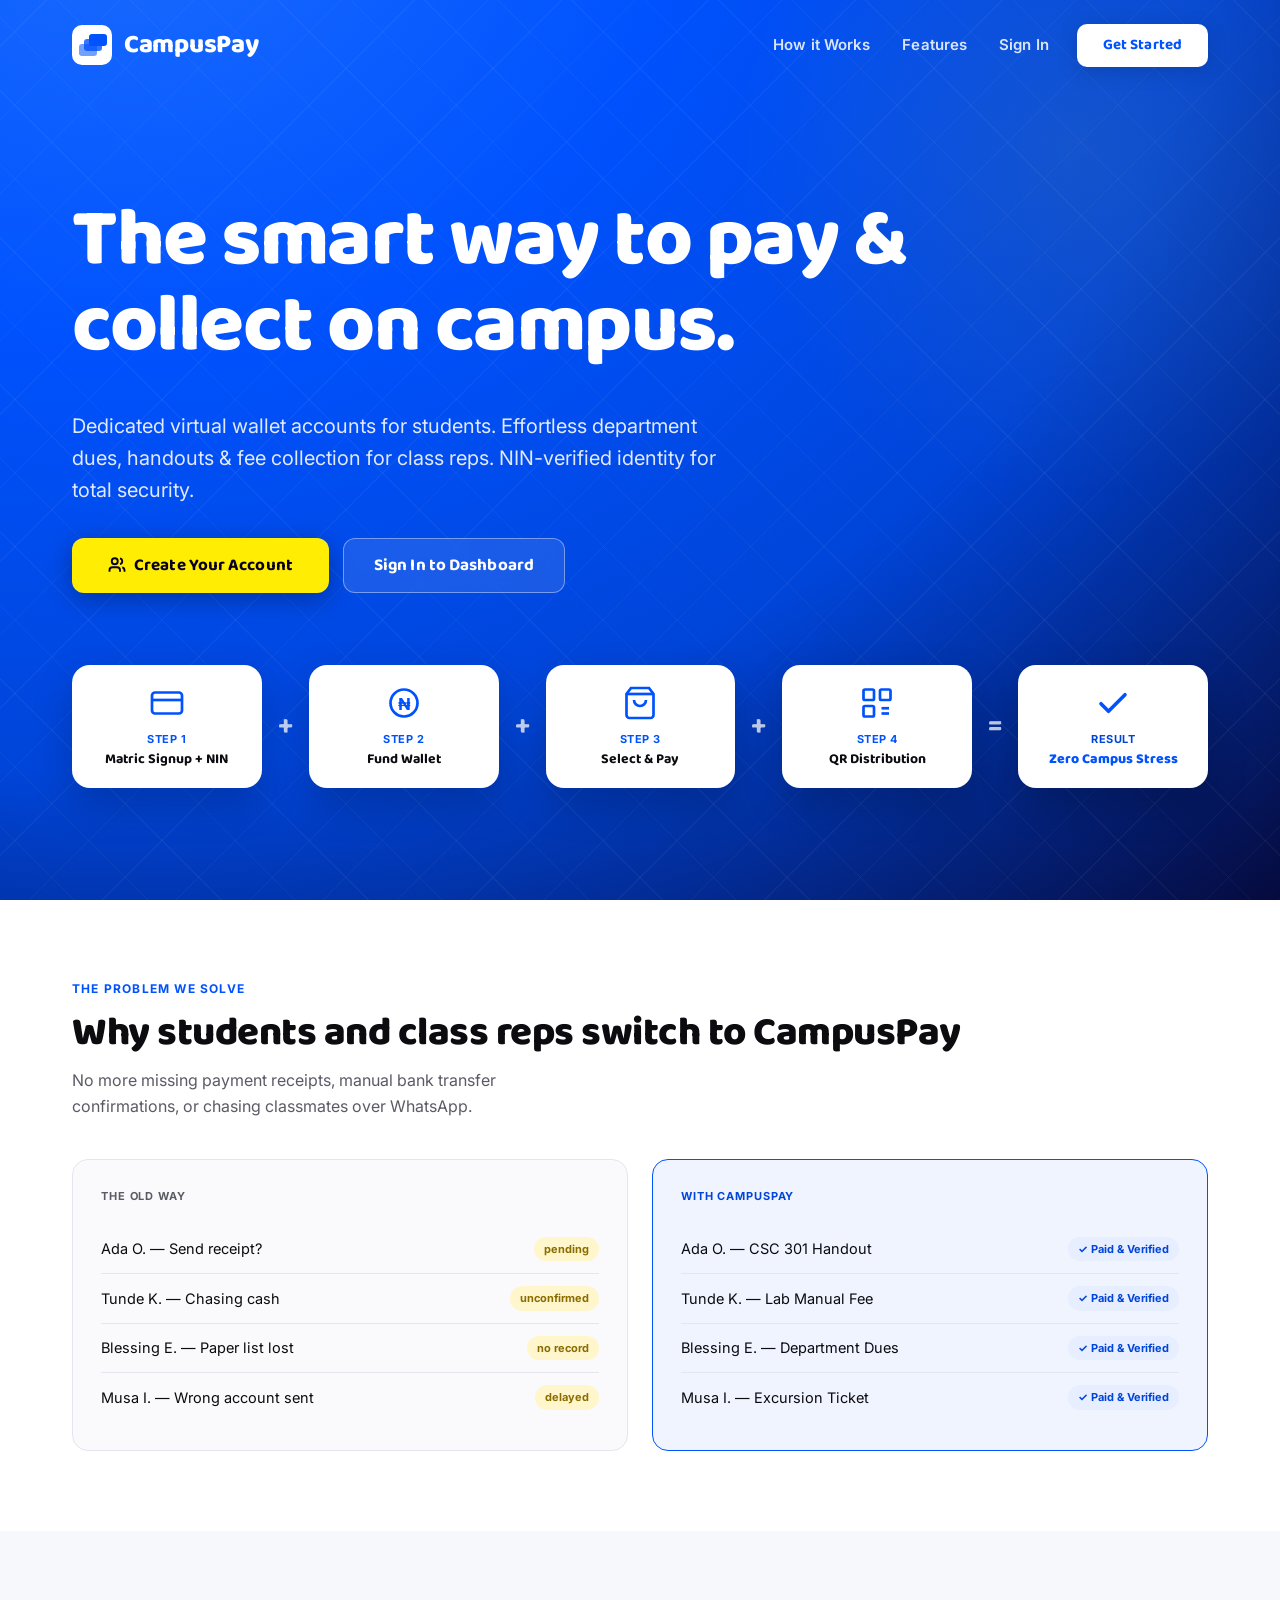
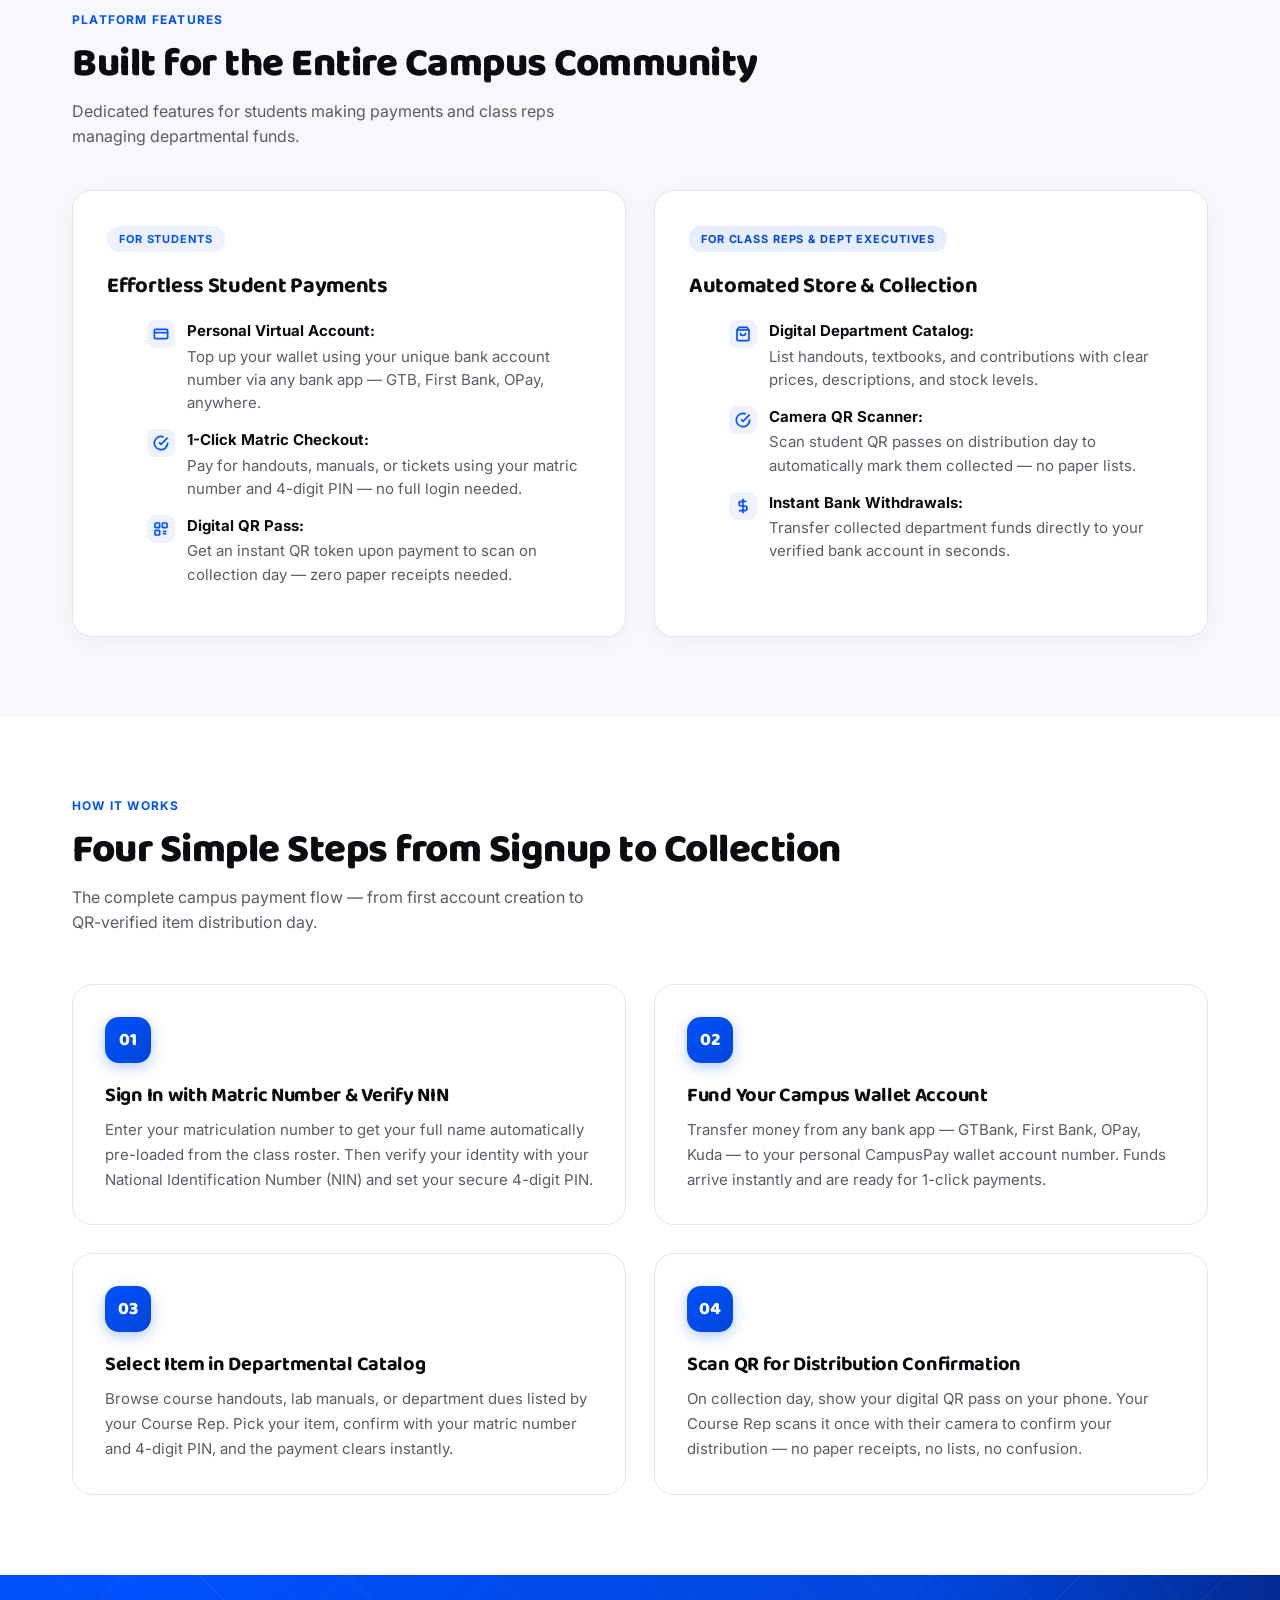
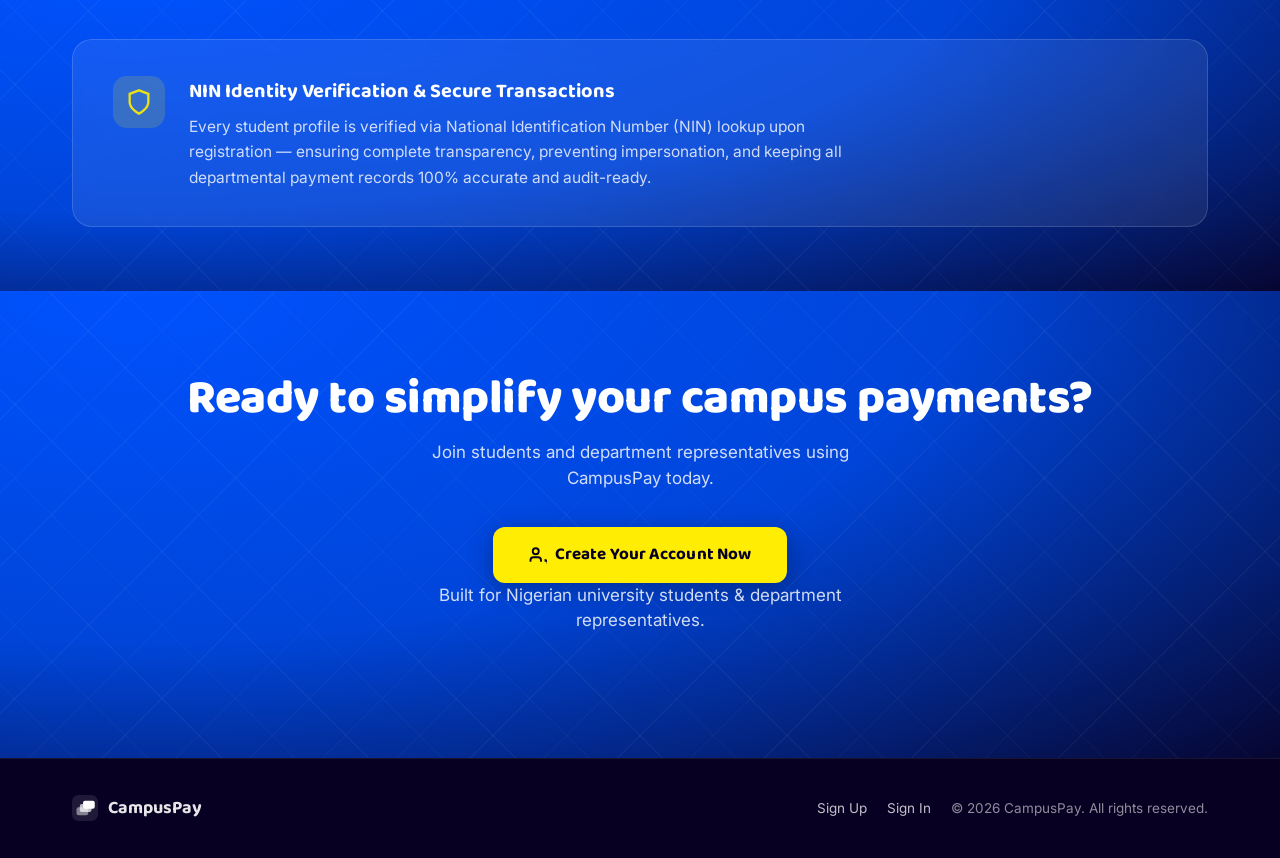
==== commit 12a24fdb: "feat(landing): increase 'The smart way to...' headline size & restore step boxes" ====
--- a/landingPage/index.html
+++ b/landingPage/index.html
@@ -5,6 +5,8 @@
 <meta name="viewport" content="width=device-width, initial-scale=1.0, maximum-scale=1.0, user-scalable=no">
 <title>CampusPay — The Smart Way to Pay & Collect on Campus</title>
 <meta name="description" content="CampusPay gives Nigerian university students a dedicated virtual wallet account and class reps a digital departmental catalog — making campus payments, handout fees, and QR-verified collection effortless.">
+<meta name="theme-color" content="#0052FE">
+<meta name="apple-mobile-web-app-status-bar-style" content="black-translucent">
 <link rel="preconnect" href="https://fonts.googleapis.com">
 <link rel="preconnect" href="https://fonts.gstatic.com" crossorigin>
 <link href="https://fonts.googleapis.com/css2?family=Baloo+2:wght@600;700;800;900&family=Inter:wght@400;500;600;700&display=swap" rel="stylesheet">
@@ -115,9 +117,9 @@
   }
   h1{
     font-family:'Baloo 2',sans-serif;font-weight:900;color:var(--white);
-    font-size:clamp(36px,5.5vw,72px);
-    line-height:1.08;
-    letter-spacing:-1.2px;
+    font-size:clamp(44px,6.5vw,82px);
+    line-height:1.05;
+    letter-spacing:-1.5px;
     margin-bottom:20px;
     max-width:20ch;
   }
@@ -391,17 +393,24 @@
     .logo-mark{width:36px;height:36px;}
     .nav-link{display:none;}
     .nav-btn{padding:11px 22px;font-size:14.5px;border-radius:12px;}
-    .hero{padding:20px 0 24px;display:flex;flex-direction:column;justify-content:space-between;flex:1;min-height:0;}
-    h1{font-size:clamp(32px, 9.5vw, 52px);margin-bottom:14px;letter-spacing:-1.5px;line-height:1.06;}
-    .hero-sub{font-size:16px;line-height:1.55;margin-bottom:0;max-width:100%;opacity:0.93;}
-    .hero-ctas{flex-direction:column;align-items:stretch;gap:11px;margin-bottom:0;width:100%;}
-    .btn, .btn-outline{width:100%;justify-content:center;padding:15px 18px;font-size:16.5px;white-space:normal;border-radius:14px;}
+    .hero{
+      padding: 16px 0 20px;
+      display: flex;
+      flex-direction: column;
+      justify-content: space-between;
+      flex: 1;
+      min-height: 0;
+    }
+    h1{font-size:clamp(34px, 9.5vw, 54px);margin-bottom:12px;letter-spacing:-1.2px;line-height:1.06;}
+    .hero-sub{font-size:15px;line-height:1.5;margin-bottom:0;max-width:100%;opacity:0.92;}
+    .hero-ctas{flex-direction:column;align-items:stretch;gap:10px;margin-bottom:0;width:100%;}
+    .btn, .btn-outline{width:100%;justify-content:center;padding:14px 18px;font-size:16px;white-space:normal;border-radius:14px;}
     .btn{box-shadow:0 8px 28px rgba(0,0,0,0.35);}
 
     /* Hide desktop equation on mobile */
     .equation-container { display: none; }
 
-    /* Mobile stepper */
+    /* Mobile stepper — clean dot-progress style */
     .equation-mobile {
       display: flex;
       flex-direction: column;
@@ -409,105 +418,67 @@
       width: 100%;
       flex-shrink: 0;
     }
-    .eq-badge-wrap {
-      display: flex;
-      align-items: center;
-      justify-content: center;
-      gap: 8px;
-      margin-bottom: 9px;
-    }
-    .eq-badge {
-      background: rgba(255,255,255,0.15);
-      border: 1px solid rgba(255,255,255,0.25);
-      color: var(--white);
-      font-size: 10px;
-      font-weight: 800;
-      letter-spacing: 1px;
-      padding: 2px 8px;
-      border-radius: 20px;
-    }
-    .eq-badge-step {
-      background: var(--yellow);
-      color: var(--navy);
-      font-size: 10px;
-      font-weight: 800;
-      letter-spacing: 0.5px;
-      padding: 2px 8px;
-      border-radius: 20px;
-      transition: all 0.3s;
-    }
-    .eq-progress-bar {
-      width: 100%;
-      height: 3px;
-      background: rgba(255,255,255,0.18);
-      border-radius: 4px;
-      margin: 0 0 10px;
-      overflow: hidden;
-    }
-    .eq-progress-fill {
-      height: 100%;
-      width: 20%;
-      background: linear-gradient(90deg, var(--yellow), #FFFFFF);
-      transition: width 0.35s cubic-bezier(0.4,0,0.2,1);
-    }
-    /* Step tabs row */
+    /* Step boxes tabs */
     .m-step-tabs {
       display: flex;
       align-items: center;
       justify-content: space-between;
       gap: 3px;
-      margin-bottom: 10px;
+      margin-bottom: 12px;
       width: 100%;
     }
     .m-tab {
       flex: 1;
-      padding: 9px 2px;
-      border-radius: 9px;
-      background: rgba(255,255,255,0.12);
-      border: 1px solid rgba(255,255,255,0.2);
-      color: rgba(255,255,255,0.75);
+      background: rgba(255,255,255,0.15);
+      border: 1px solid rgba(255,255,255,0.25);
+      color: rgba(255,255,255,0.85);
       font-family: 'Baloo 2', sans-serif;
       font-size: 11.5px;
       font-weight: 700;
+      padding: 8px 3px;
+      border-radius: 9px;
+      text-align: center;
       cursor: pointer;
+      transition: all 0.25s ease;
       white-space: nowrap;
-      text-align: center;
-      transition: all 0.25s ease;
     }
     .m-tab.active {
       background: var(--white);
       color: var(--blue);
       border-color: var(--white);
-      box-shadow: 0 4px 14px rgba(0,0,0,0.18);
+      box-shadow: 0 4px 14px rgba(0,0,0,0.2);
+      font-weight: 800;
+    }
+    .m-tab.m-tab-result.active {
+      background: #FFE600;
+      color: #00227B;
+      border-color: #FFE600;
+      box-shadow: 0 4px 14px rgba(255,230,0,0.35);
     }
     .m-tab-op {
+      color: rgba(255,255,255,0.7);
       font-family: 'Baloo 2', sans-serif;
-      font-size: 15px;
+      font-size: 14px;
       font-weight: 800;
-      color: rgba(255,255,255,0.4);
-      transition: all 0.25s ease;
       flex: none;
       padding: 0 1px;
     }
-    .m-tab-op.active {
-      color: var(--yellow);
-      transform: scale(1.25);
-      text-shadow: 0 0 8px rgba(255,237,3,0.7);
-    }
-    /* Main stage card */
+    /* Hide old badge/progress elements */
+    .eq-badge-wrap, .eq-badge, .eq-badge-step { display: none; }
+    .eq-progress-bar, .eq-progress-fill { display: none; }
     .m-stage-card {
       background: var(--white);
-      border-radius: 20px;
-      padding: 20px 22px;
+      border-radius: 18px;
+      padding: 18px 20px;
       width: 100%;
-      box-shadow: 0 18px 48px rgba(0,0,0,0.28);
+      box-shadow: 0 16px 44px rgba(0,0,0,0.25);
       display: flex;
       align-items: center;
-      gap: 18px;
+      gap: 16px;
     }
     .m-stage-icon {
-      width: 56px;
-      height: 56px;
+      width: 52px;
+      height: 52px;
       border-radius: 14px;
       background: #EEF2FF;
       display: flex;
@@ -515,11 +486,11 @@
       justify-content: center;
       flex: none;
     }
-    .m-stage-icon svg { width: 28px; height: 28px; }
-    .m-stage-info { display: flex; flex-direction: column; gap: 4px; }
-    .m-stage-tag { font-size: 11px; font-weight: 800; color: var(--blue); letter-spacing: 0.6px; text-transform: uppercase; }
-    .m-stage-title { font-family: 'Baloo 2', sans-serif; font-size: 19px; font-weight: 800; color: var(--ink); margin: 0; line-height: 1.2; }
-    .m-stage-desc { font-size: 13.5px; color: var(--ink-soft); margin: 2px 0 0; line-height: 1.4; }
+    .m-stage-icon svg { width: 26px; height: 26px; }
+    .m-stage-info { display: flex; flex-direction: column; gap: 3px; }
+    .m-stage-tag { display: none; }
+    .m-stage-title { font-family: 'Baloo 2', sans-serif; font-size: 18px; font-weight: 800; color: var(--ink); margin: 0; line-height: 1.2; }
+    .m-stage-desc { font-size: 13px; color: var(--ink-soft); margin: 2px 0 0; line-height: 1.4; }
     /* Scroll hint arrow */
     .m-scroll-hint {
       display: flex;
@@ -662,32 +633,25 @@
 
       <!-- MOBILE ONLY COMPACT STEPPER -->
       <div class="equation-mobile">
-        <div class="eq-badge-wrap">
-          <span class="eq-badge">HOW IT WORKS</span>
-          <span class="eq-badge-step" id="eqBadgeStep">STEP 1 OF 4</span>
-        </div>
-        <div class="eq-progress-bar">
-          <div class="eq-progress-fill" id="eqProgressFill"></div>
-        </div>
-        <div class="m-step-tabs">
+        <!-- Step boxes tabs with + and = operators -->
+        <div class="m-step-tabs" id="mStepTabs">
           <button class="m-tab active" data-mstep="0">Step 1</button>
-          <span class="m-tab-op active" data-mop="0">+</span>
+          <span class="m-tab-op">+</span>
           <button class="m-tab" data-mstep="1">Step 2</button>
-          <span class="m-tab-op" data-mop="1">+</span>
+          <span class="m-tab-op">+</span>
           <button class="m-tab" data-mstep="2">Step 3</button>
-          <span class="m-tab-op" data-mop="2">+</span>
+          <span class="m-tab-op">+</span>
           <button class="m-tab" data-mstep="3">Step 4</button>
-          <span class="m-tab-op" data-mop="3">=</span>
-          <button class="m-tab" data-mstep="4">Result</button>
+          <span class="m-tab-op">=</span>
+          <button class="m-tab m-tab-result" data-mstep="4">Result</button>
         </div>
         <div class="m-stage-card" id="mStageCard">
           <div class="m-stage-icon" id="mStageIcon">
             <svg viewBox="0 0 24 24" fill="none"><rect x="2" y="5" width="20" height="14" rx="2" stroke="#0052FE" stroke-width="1.8"/><line x1="2" y1="10" x2="22" y2="10" stroke="#0052FE" stroke-width="1.8"/></svg>
           </div>
           <div class="m-stage-info">
-            <span class="m-stage-tag" id="mStageTag">STEP 1 OF 4</span>
             <h3 class="m-stage-title" id="mStageTitle">Matric Signup + NIN</h3>
-            <p class="m-stage-desc" id="mStageDesc">Enter matric number &amp; NIN to create account and set 4-digit PIN in under 60s.</p>
+            <p class="m-stage-desc" id="mStageDesc">Enter your matric number &amp; NIN to create your account and set a 4-digit PIN in under 60s.</p>
           </div>
         </div>
         <div class="m-scroll-hint" id="mScrollHint">
@@ -915,15 +879,12 @@
       }
     ];
 
-    const fillBar    = document.getElementById('eqProgressFill');
-    const badgeStep  = document.getElementById('eqBadgeStep');
     const scrollHint = document.getElementById('mScrollHint');
     const mIcon      = document.getElementById('mStageIcon');
-    const mTag       = document.getElementById('mStageTag');
     const mTitle     = document.getElementById('mStageTitle');
     const mDesc      = document.getElementById('mStageDesc');
+    const mStageCard = document.getElementById('mStageCard');
     const mobileTabs = document.querySelectorAll('.m-tab');
-    const mobileOps  = document.querySelectorAll('.m-tab-op');
 
     let currentStep = 0;
     let stepsComplete = false;  // true after the last step is reached
@@ -939,30 +900,20 @@
       currentStep = idx;
       stepsComplete = (idx >= TOTAL_STEPS - 1);
 
-      // Progress bar
-      const pct = Math.round(((idx + 1) / TOTAL_STEPS) * 100);
-      if (fillBar) fillBar.style.width = pct + '%';
-
-      // Badge
-      if (badgeStep) badgeStep.textContent = stepsData[idx].tag;
-
-      // Tabs highlight
+      // Update step tabs
       mobileTabs.forEach((tab, i) => {
-        tab.classList.toggle('active', i === idx);
+        if (i === idx) tab.classList.add('active');
+        else tab.classList.remove('active');
       });
-      mobileOps.forEach((op, i) => {
-        op.classList.toggle('active', i < idx);
-      });
 
       // Card content with subtle slide-in
-      if (mIcon && mTag && mTitle && mDesc) {
+      if (mIcon && mTitle && mDesc) {
         const d = stepsData[idx];
         if (animate) {
           mStageCard.style.opacity = '0';
           mStageCard.style.transform = 'translateY(8px)';
           requestAnimationFrame(() => {
-            mIcon.innerHTML  = d.icon;
-            mTag.textContent  = d.tag;
+            mIcon.innerHTML   = d.icon;
             mTitle.textContent = d.title;
             mDesc.textContent  = d.desc;
             requestAnimationFrame(() => {
@@ -972,8 +923,7 @@
             });
           });
         } else {
-          mIcon.innerHTML  = d.icon;
-          mTag.textContent  = d.tag;
+          mIcon.innerHTML   = d.icon;
           mTitle.textContent = d.title;
           mDesc.textContent  = d.desc;
         }
@@ -990,11 +940,10 @@
       }
     }
 
-    // Tab click (manual override – still works)
+    // Step box tab click = jump to that step
     mobileTabs.forEach((tab, idx) => {
       tab.addEventListener('click', () => {
         updateStepUI(idx, true);
-        // If user taps the last step, release lock
         if (idx === TOTAL_STEPS - 1) stepsComplete = true;
       });
     });
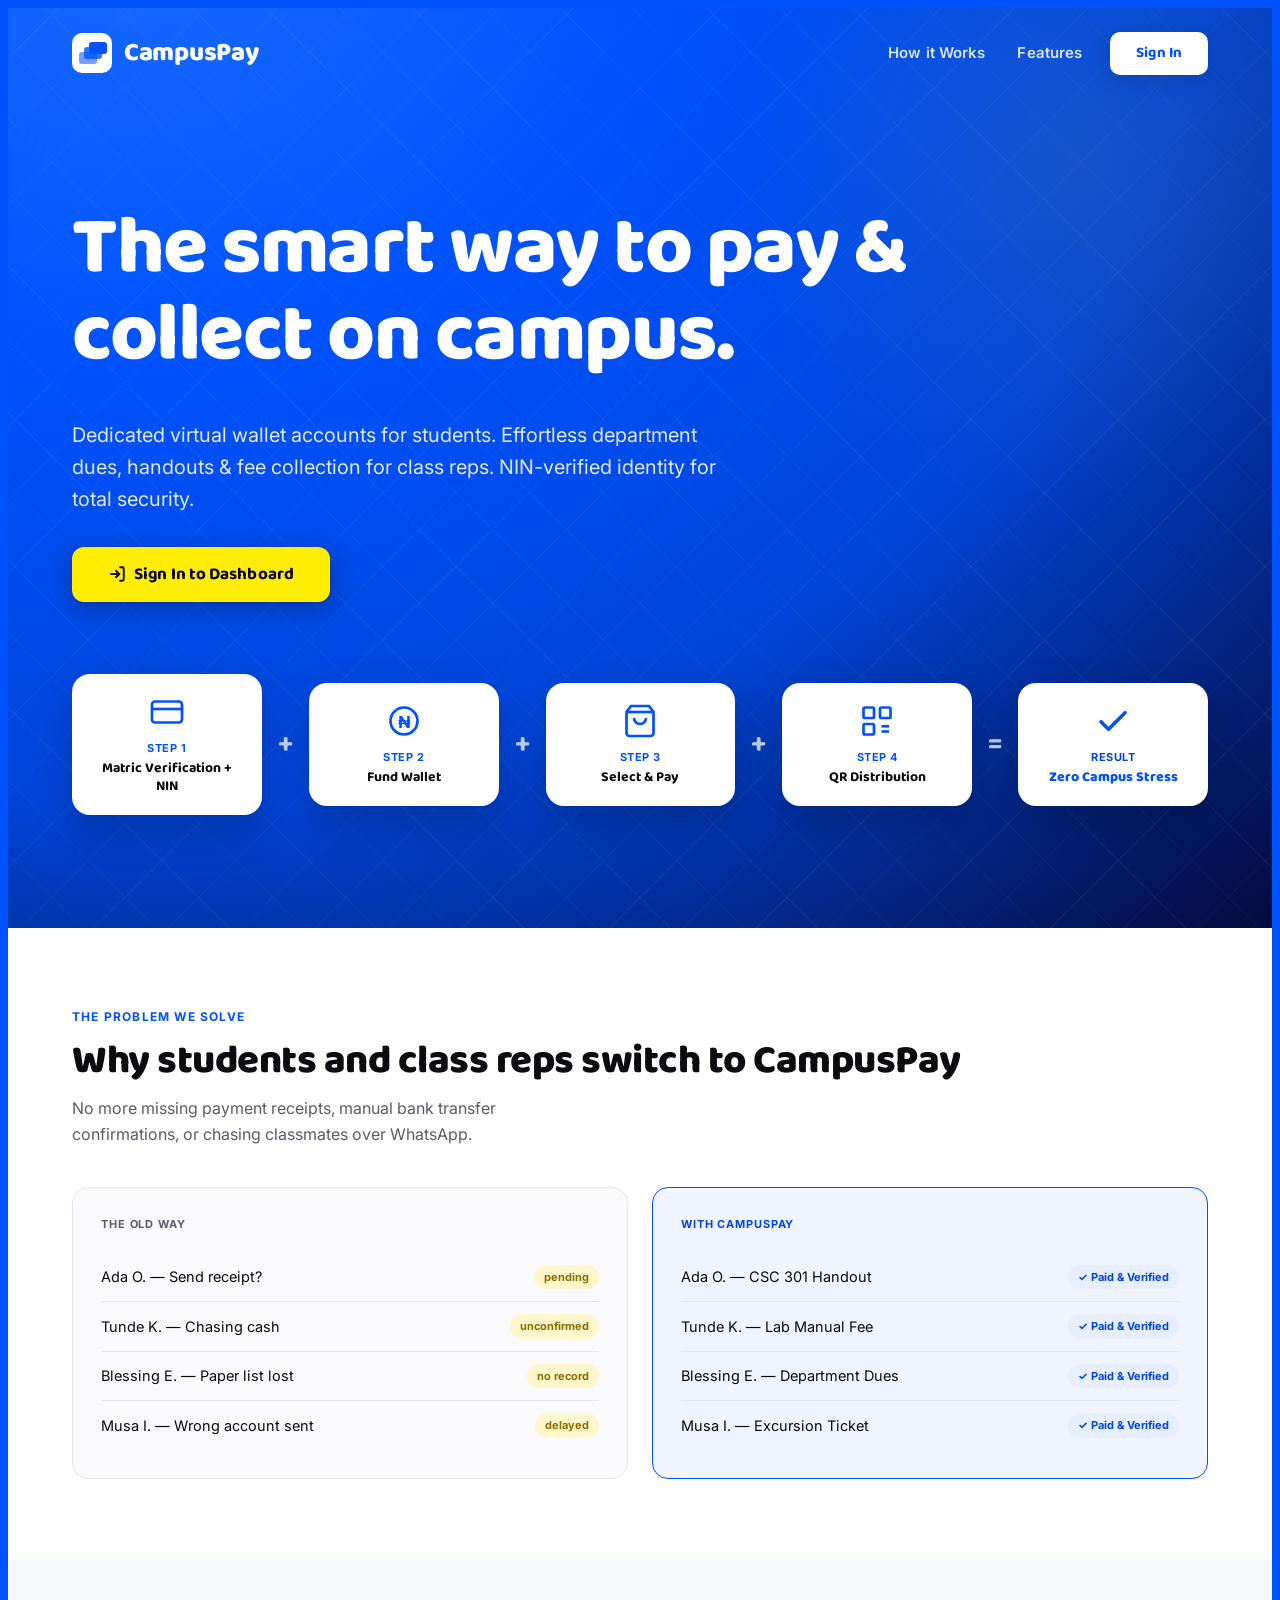
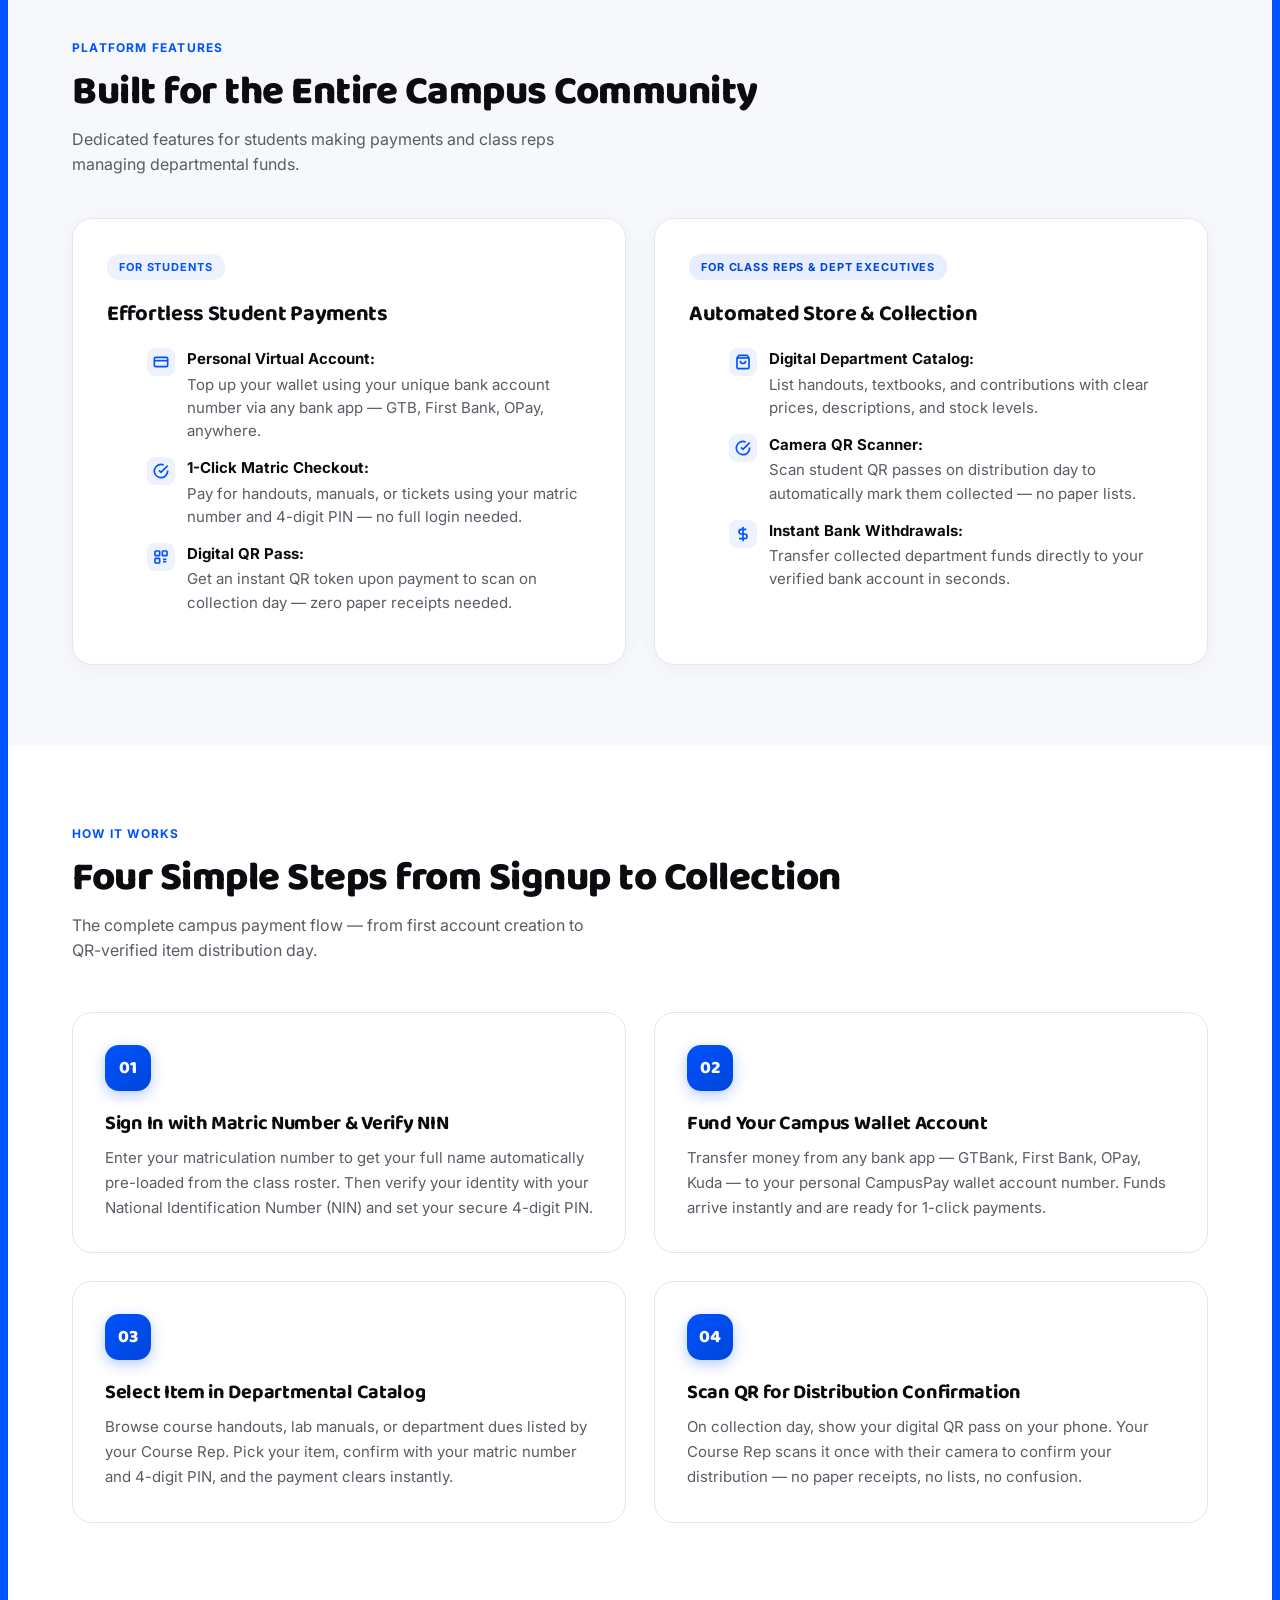
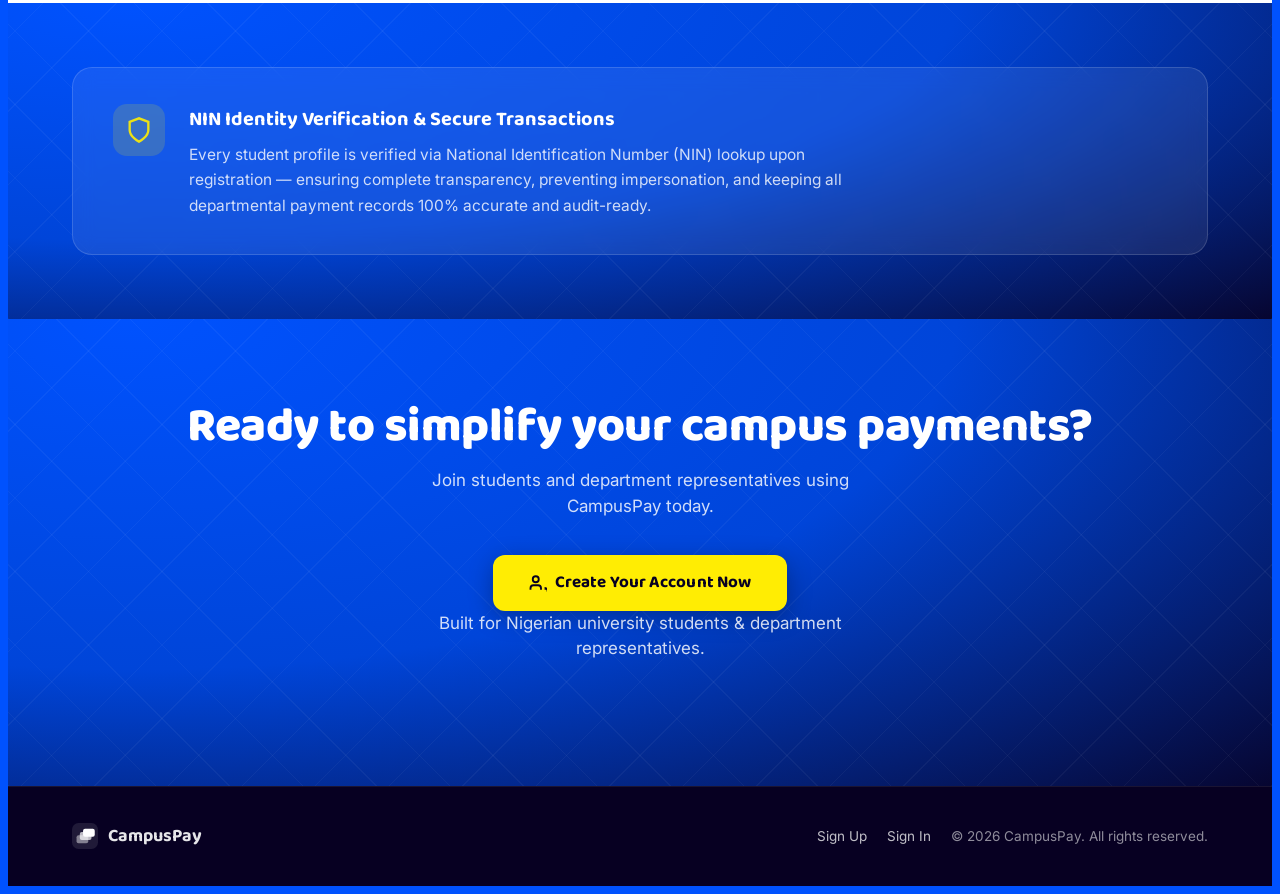
==== commit ddefe221: "feat(landing): single Sign In CTA, blue safe-area background, matric verification wording" ====
--- a/landingPage/index.html
+++ b/landingPage/index.html
@@ -21,14 +21,9 @@
     --ink-soft:#5B5B66;
     --line:#E3E6EF;
   }
-  html, body {
-    width: 100%;
-    max-width: 100%;
-    overflow-x: hidden;
-    margin: 0;
-    padding: 0;
-  }
-  *{box-sizing:border-box;}
+  html {
+    background: var(--blue);
+  }
   body{
     color:var(--ink);
     font-family:'Inter',sans-serif;
@@ -377,10 +372,12 @@
       min-height: 100dvh;
       height: 100vh;
       height: 100dvh;
+      max-height: 100dvh;
       padding-bottom: 0;
       overflow: hidden;
       display: flex;
       flex-direction: column;
+      background: var(--blue);
     }
     .backdrop > .wrap {
       flex: 1;
@@ -388,24 +385,24 @@
       flex-direction: column;
       overflow: hidden;
     }
-    header{padding:18px 0 0;flex-shrink:0;}
-    .logo-word{font-size:24px;}
-    .logo-mark{width:36px;height:36px;}
+    header{padding: max(16px, env(safe-area-inset-top)) 0 0; flex-shrink:0;}
+    .logo-word{font-size:22px;}
+    .logo-mark{width:32px;height:32px;}
     .nav-link{display:none;}
-    .nav-btn{padding:11px 22px;font-size:14.5px;border-radius:12px;}
+    .nav-btn{padding:9px 18px;font-size:14px;border-radius:10px;}
     .hero{
-      padding: 16px 0 20px;
+      padding: 10px 0 14px;
       display: flex;
       flex-direction: column;
       justify-content: space-between;
       flex: 1;
       min-height: 0;
     }
-    h1{font-size:clamp(34px, 9.5vw, 54px);margin-bottom:12px;letter-spacing:-1.2px;line-height:1.06;}
-    .hero-sub{font-size:15px;line-height:1.5;margin-bottom:0;max-width:100%;opacity:0.92;}
-    .hero-ctas{flex-direction:column;align-items:stretch;gap:10px;margin-bottom:0;width:100%;}
-    .btn, .btn-outline{width:100%;justify-content:center;padding:14px 18px;font-size:16px;white-space:normal;border-radius:14px;}
-    .btn{box-shadow:0 8px 28px rgba(0,0,0,0.35);}
+    h1{font-size:clamp(28px, 7.5vw, 42px);margin-bottom:8px;letter-spacing:-1.2px;line-height:1.08;font-weight:900;}
+    .hero-sub{font-size:14px;line-height:1.45;margin-bottom:0;max-width:100%;opacity:0.92;}
+    .hero-ctas{flex-direction:column;align-items:stretch;gap:0;margin-bottom:0;width:100%;}
+    .btn, .btn-outline{width:100%;justify-content:center;padding:12px 18px;font-size:15px;white-space:normal;border-radius:12px;}
+    .btn{box-shadow:0 6px 20px rgba(0,0,0,0.25);}
 
     /* Hide desktop equation on mobile */
     .equation-container { display: none; }
@@ -557,8 +554,7 @@
       <div class="nav-actions">
         <a href="#how-it-works" class="nav-link">How it Works</a>
         <a href="#features" class="nav-link">Features</a>
-        <a href="/Frontend/index.html" class="nav-link">Sign In</a>
-        <a href="/Frontend/signup.html" class="nav-btn">Get Started</a>
+        <a href="/Frontend/index.html" class="nav-btn">Sign In</a>
       </div>
     </header>
 
@@ -567,11 +563,8 @@
       <p class="hero-sub">Dedicated virtual wallet accounts for students. Effortless department dues, handouts &amp; fee collection for class reps. NIN-verified identity for total security.</p>
 
       <div class="hero-ctas">
-        <a href="/Frontend/signup.html" class="btn">
-          <svg width="18" height="18" viewBox="0 0 24 24" fill="none" stroke="currentColor" stroke-width="2.5"><path d="M16 21v-2a4 4 0 0 0-4-4H6a4 4 0 0 0-4 4v2"/><circle cx="9" cy="7" r="4"/><path d="M22 21v-2a4 4 0 0 0-3-3.87M16 3.13a4 4 0 0 1 0 7.75"/></svg>
-          Create Your Account
-        </a>
-        <a href="/Frontend/index.html" class="btn-outline">
+        <a href="/Frontend/index.html" class="btn">
+          <svg width="18" height="18" viewBox="0 0 24 24" fill="none" stroke="currentColor" stroke-width="2.5"><path d="M15 3h4a2 2 0 0 1 2 2v14a2 2 0 0 1-2 2h-4"/><polyline points="10 17 15 12 10 7"/><line x1="15" y1="12" x2="3" y2="12"/></svg>
           Sign In to Dashboard
         </a>
       </div>
@@ -585,7 +578,7 @@
             </div>
             <div class="eq-info">
               <span class="eq-step">Step 1</span>
-              <span class="eq-title">Matric Signup + NIN</span>
+              <span class="eq-title">Matric Verification + NIN</span>
             </div>
           </div>
           <div class="eq-op">+</div>
@@ -650,8 +643,8 @@
             <svg viewBox="0 0 24 24" fill="none"><rect x="2" y="5" width="20" height="14" rx="2" stroke="#0052FE" stroke-width="1.8"/><line x1="2" y1="10" x2="22" y2="10" stroke="#0052FE" stroke-width="1.8"/></svg>
           </div>
           <div class="m-stage-info">
-            <h3 class="m-stage-title" id="mStageTitle">Matric Signup + NIN</h3>
-            <p class="m-stage-desc" id="mStageDesc">Enter your matric number &amp; NIN to create your account and set a 4-digit PIN in under 60s.</p>
+            <h3 class="m-stage-title" id="mStageTitle">Matric Verification + NIN</h3>
+            <p class="m-stage-desc" id="mStageDesc">Enter your matric number &amp; NIN to verify your profile and set your 4-digit security PIN.</p>
           </div>
         </div>
         <div class="m-scroll-hint" id="mScrollHint">
@@ -849,8 +842,8 @@
     const stepsData = [
       {
         tag: 'STEP 1 OF 4',
-        title: 'Matric Signup + NIN',
-        desc: 'Enter your matric number & NIN to create your account and set a 4-digit PIN in under 60s.',
+        title: 'Matric Verification + NIN',
+        desc: 'Enter your matric number & NIN to verify your profile and set your 4-digit security PIN.',
         icon: '<svg viewBox="0 0 24 24" fill="none"><rect x="2" y="5" width="20" height="14" rx="2" stroke="#0052FE" stroke-width="1.8"/><line x1="2" y1="10" x2="22" y2="10" stroke="#0052FE" stroke-width="1.8"/></svg>'
       },
       {
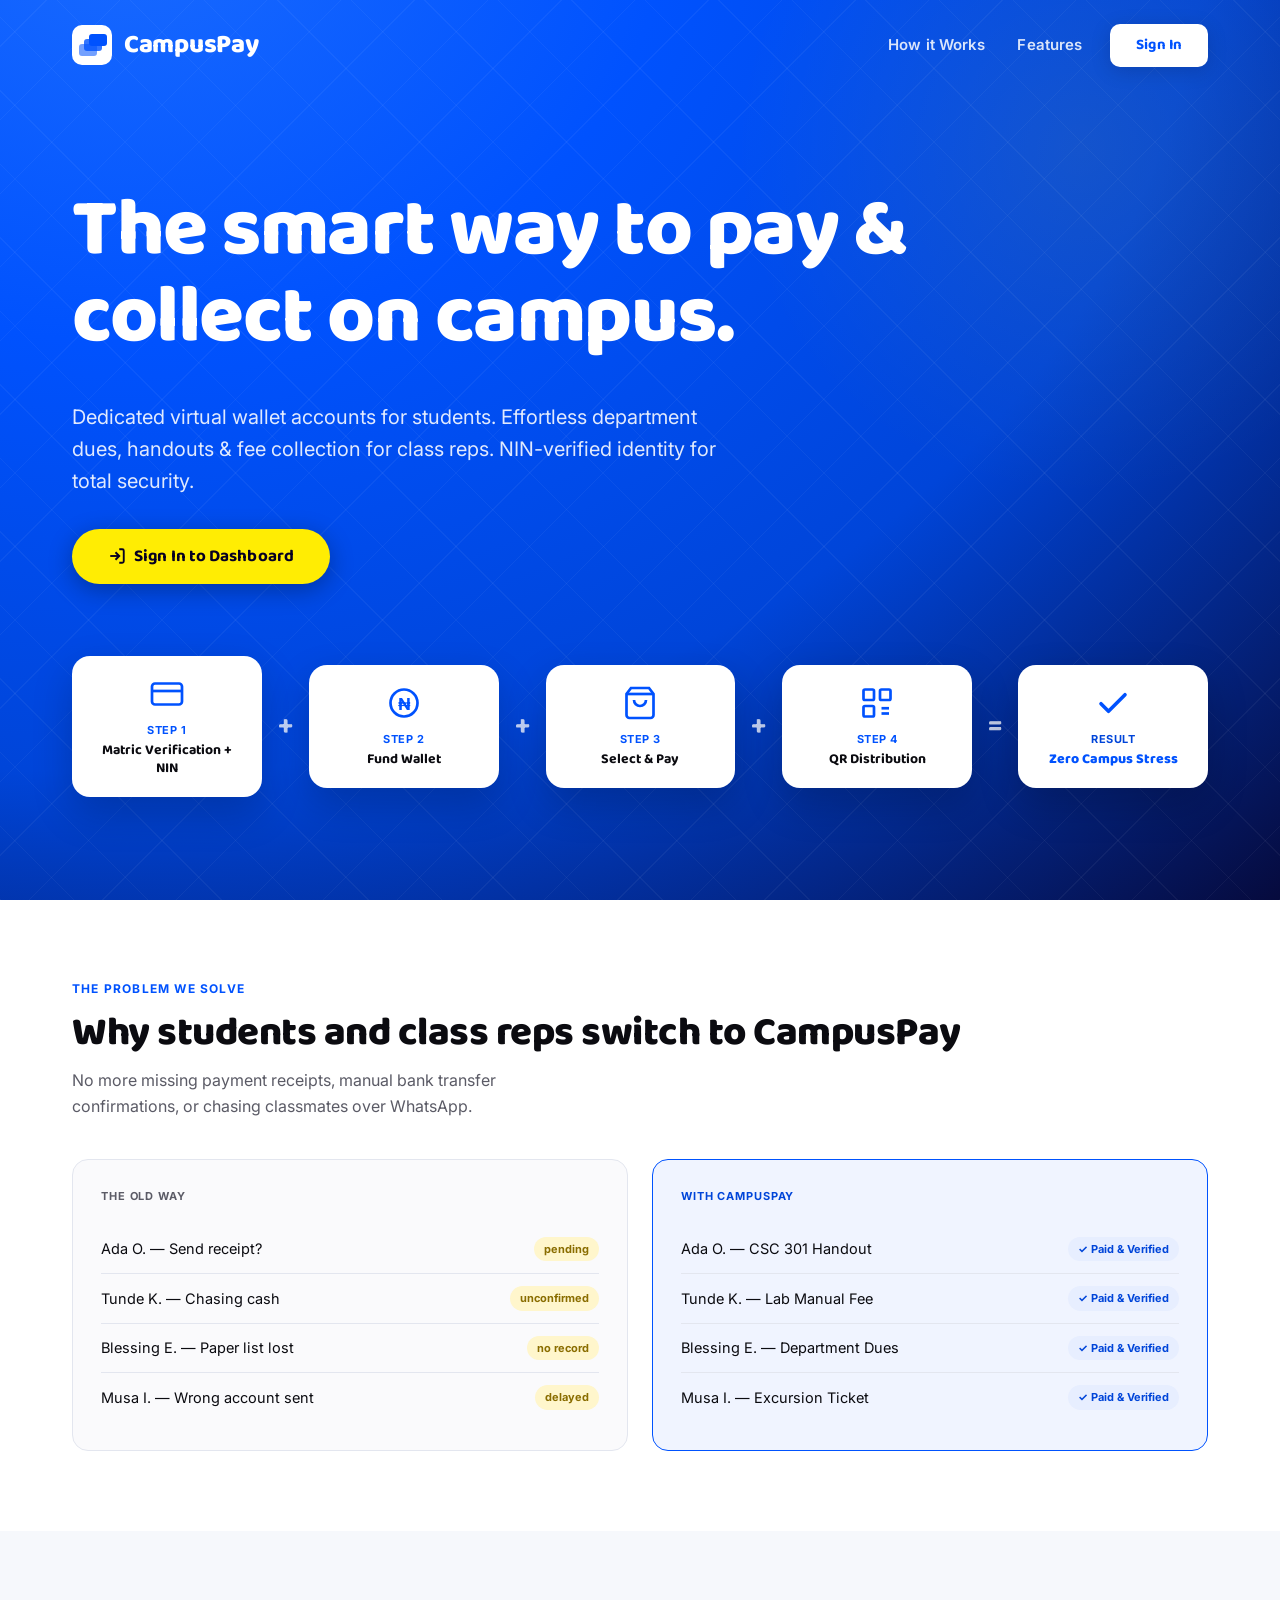
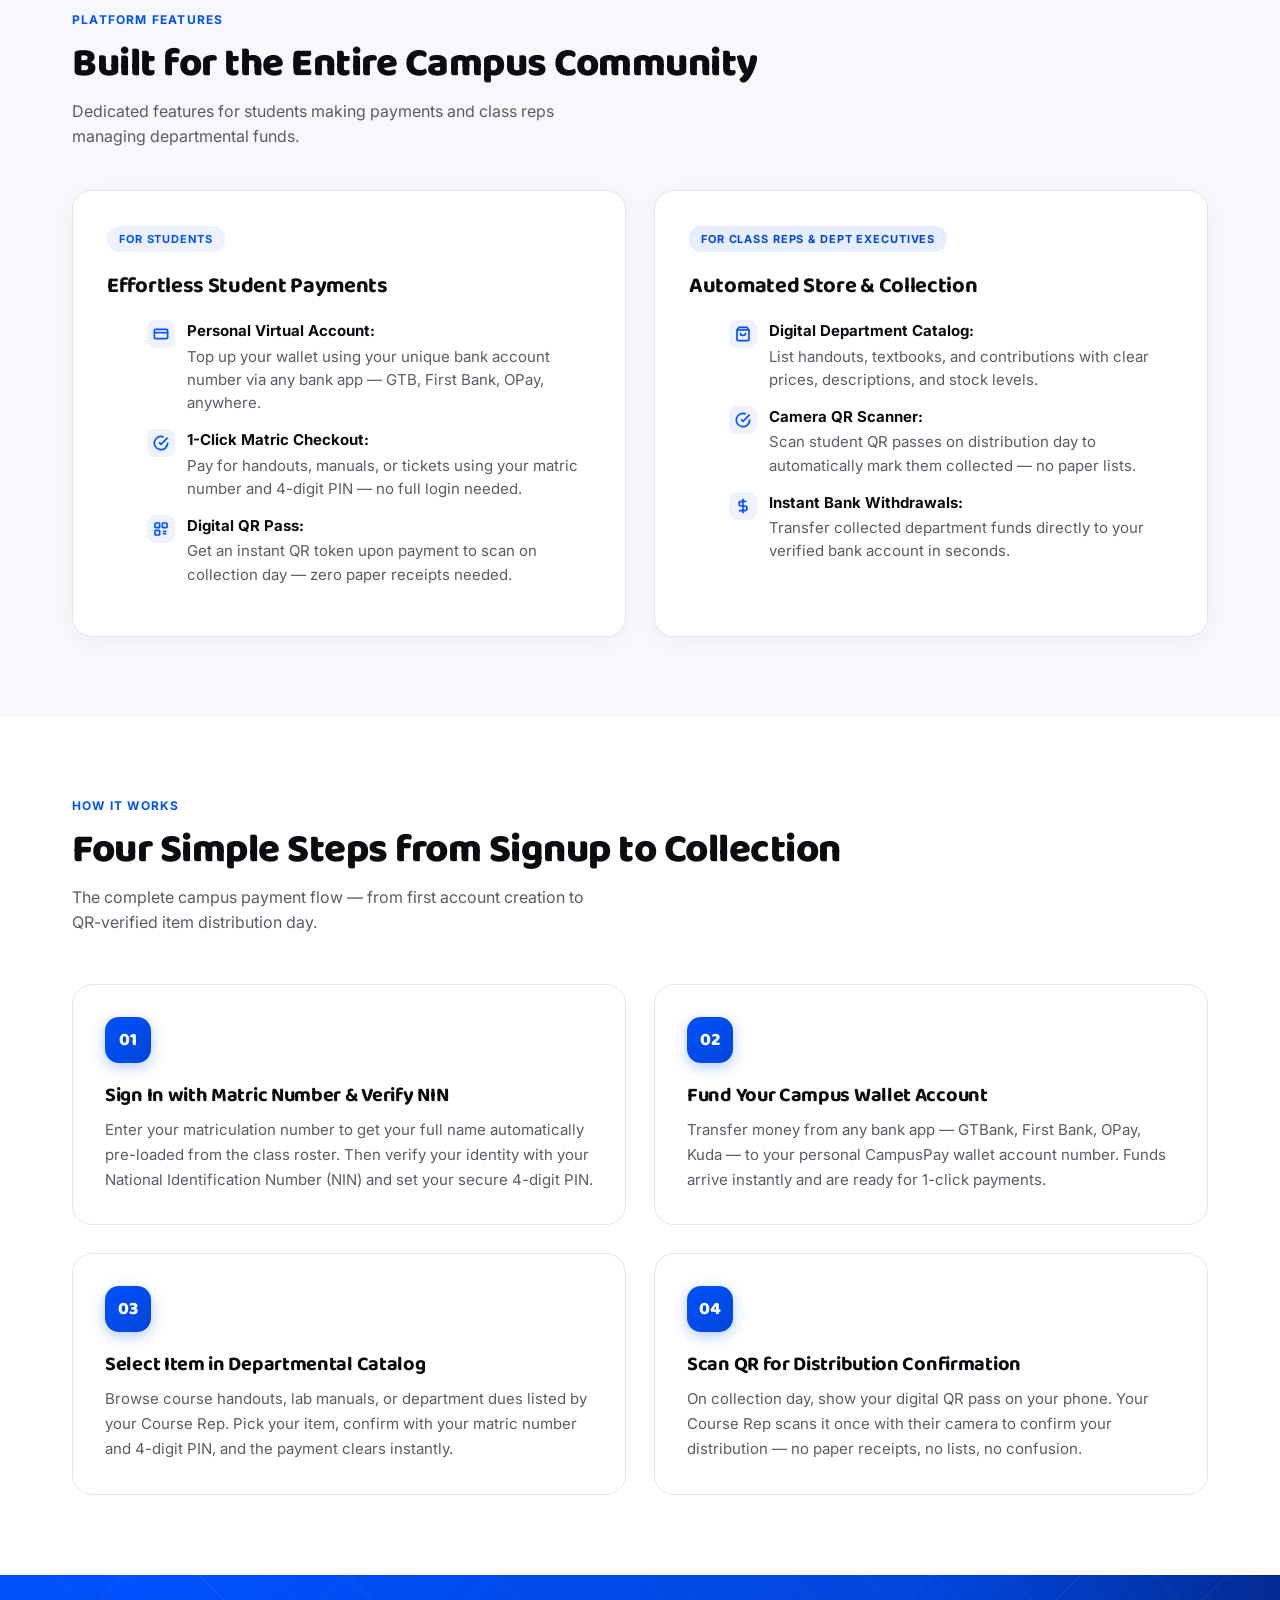
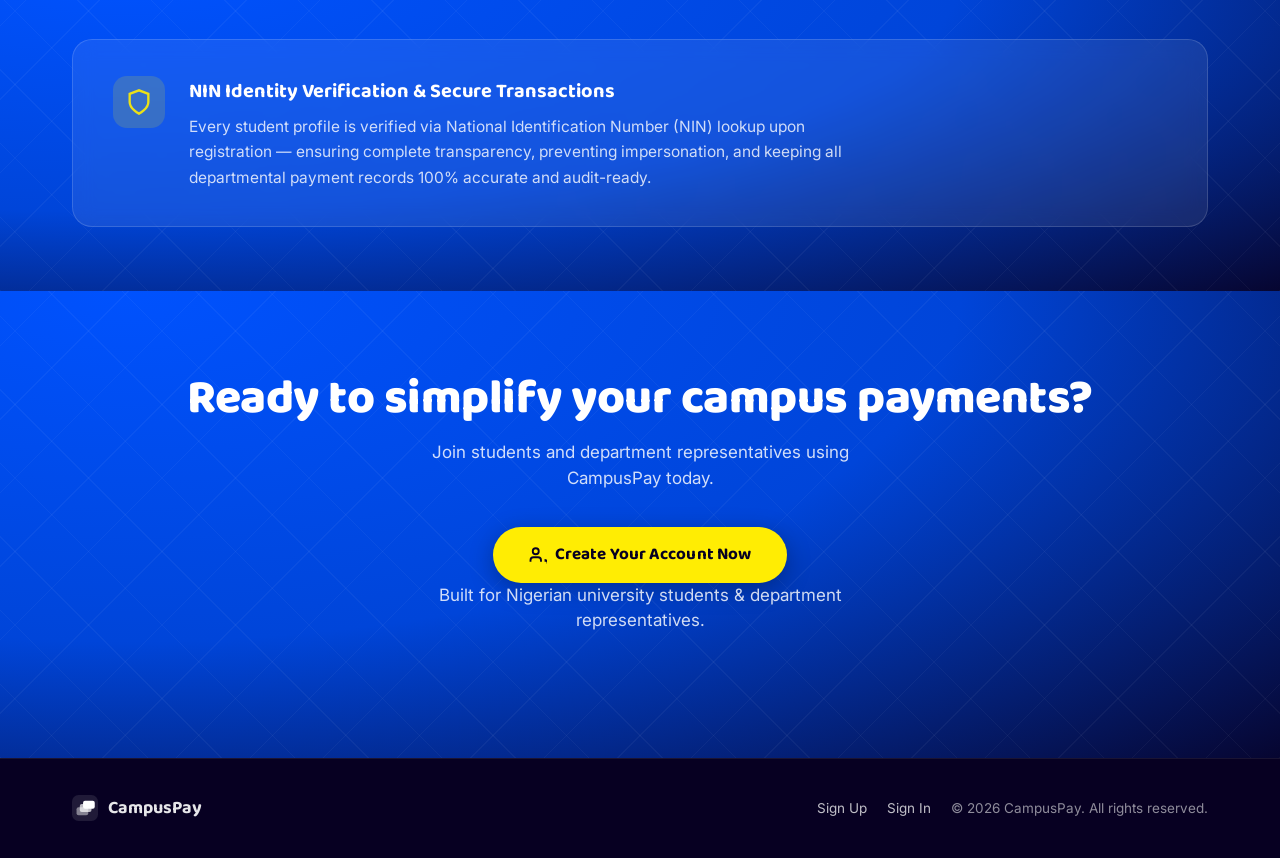
==== commit 6f4e991d: "feat(landing): pill curved button, increased headline size, white body bg for rest of site" ====
--- a/landingPage/index.html
+++ b/landingPage/index.html
@@ -21,9 +21,14 @@
     --ink-soft:#5B5B66;
     --line:#E3E6EF;
   }
-  html {
-    background: var(--blue);
-  }
+  html, body {
+    width: 100%;
+    max-width: 100%;
+    overflow-x: hidden;
+    margin: 0;
+    padding: 0;
+  }
+  *{box-sizing:border-box;}
   body{
     color:var(--ink);
     font-family:'Inter',sans-serif;
@@ -132,7 +137,7 @@
     display:inline-flex;align-items:center;gap:8px;
     background:var(--yellow);color:var(--navy);
     font-family:'Baloo 2',sans-serif;font-weight:700;font-size:17px;
-    padding:15px 36px;border-radius:12px;text-decoration:none;
+    padding:15px 36px;border-radius:50px;text-decoration:none;
     box-shadow:0 6px 24px rgba(0,0,0,0.3);transition:all 0.25s ease;
     letter-spacing:0.1px;
     white-space: nowrap;
@@ -146,7 +151,7 @@
     border:1.5px solid rgba(255,255,255,.4);
     padding:14px 30px;
     font-family:'Baloo 2',sans-serif;font-weight:700;font-size:17px;
-    border-radius:12px;text-decoration:none;transition:all 0.25s ease;
+    border-radius:50px;text-decoration:none;transition:all 0.25s ease;
     letter-spacing:0.1px;
     white-space: nowrap;
   }
@@ -398,10 +403,10 @@
       flex: 1;
       min-height: 0;
     }
-    h1{font-size:clamp(28px, 7.5vw, 42px);margin-bottom:8px;letter-spacing:-1.2px;line-height:1.08;font-weight:900;}
-    .hero-sub{font-size:14px;line-height:1.45;margin-bottom:0;max-width:100%;opacity:0.92;}
+    h1{font-size:clamp(34px, 9.2vw, 52px);margin-bottom:10px;letter-spacing:-1.2px;line-height:1.06;font-weight:900;}
+    .hero-sub{font-size:14.5px;line-height:1.45;margin-bottom:0;max-width:100%;opacity:0.92;}
     .hero-ctas{flex-direction:column;align-items:stretch;gap:0;margin-bottom:0;width:100%;}
-    .btn, .btn-outline{width:100%;justify-content:center;padding:12px 18px;font-size:15px;white-space:normal;border-radius:12px;}
+    .btn, .btn-outline{width:100%;justify-content:center;padding:14px 20px;font-size:16px;white-space:normal;border-radius:50px;}
     .btn{box-shadow:0 6px 20px rgba(0,0,0,0.25);}
 
     /* Hide desktop equation on mobile */
@@ -1032,7 +1037,9 @@
     // -------- Scroll listener: re-lock if user scrolls back to top --------
     function onScroll() {
       if (!isMobile()) return;
-      if (window.scrollY <= 5 && !stepsComplete) {
+      if (isLocked && window.scrollY > 0) {
+        window.scrollTo(0, 0);
+      } else if (window.scrollY <= 5 && !stepsComplete) {
         isLocked = true;
       }
     }
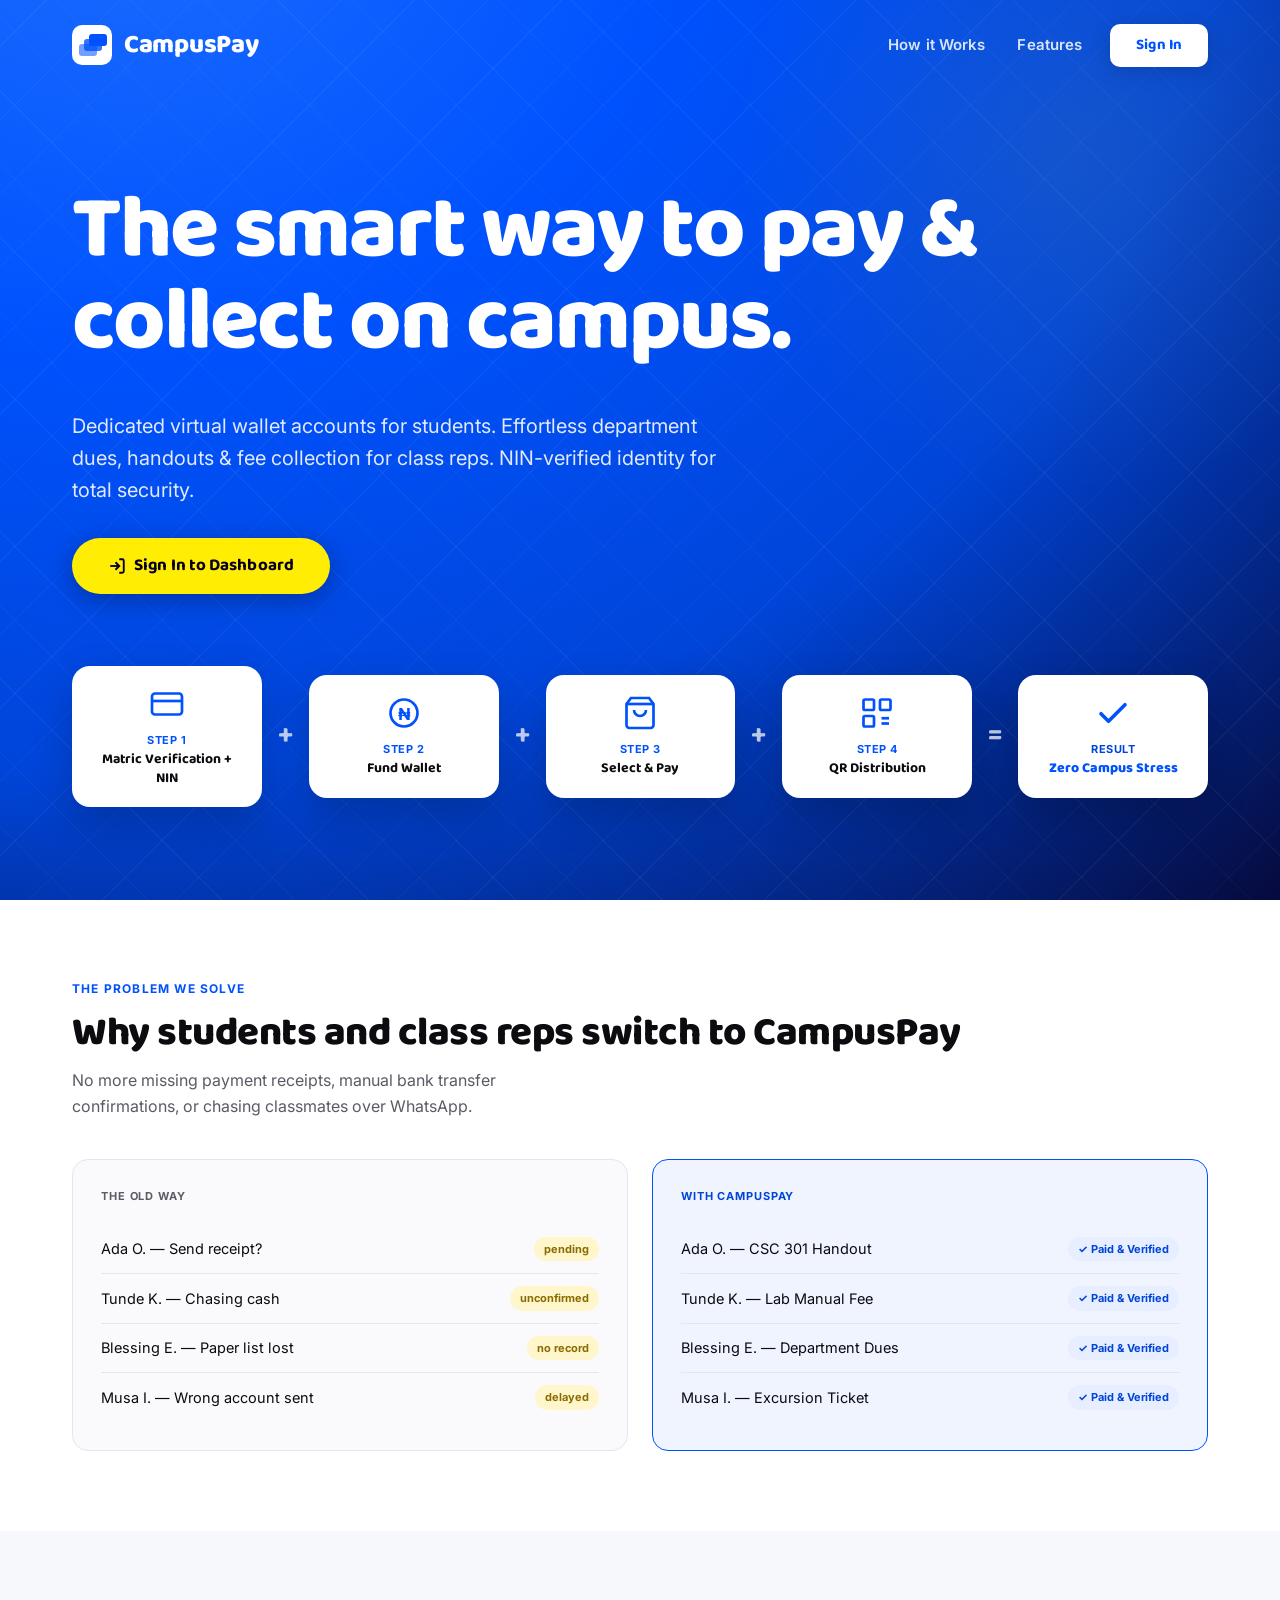
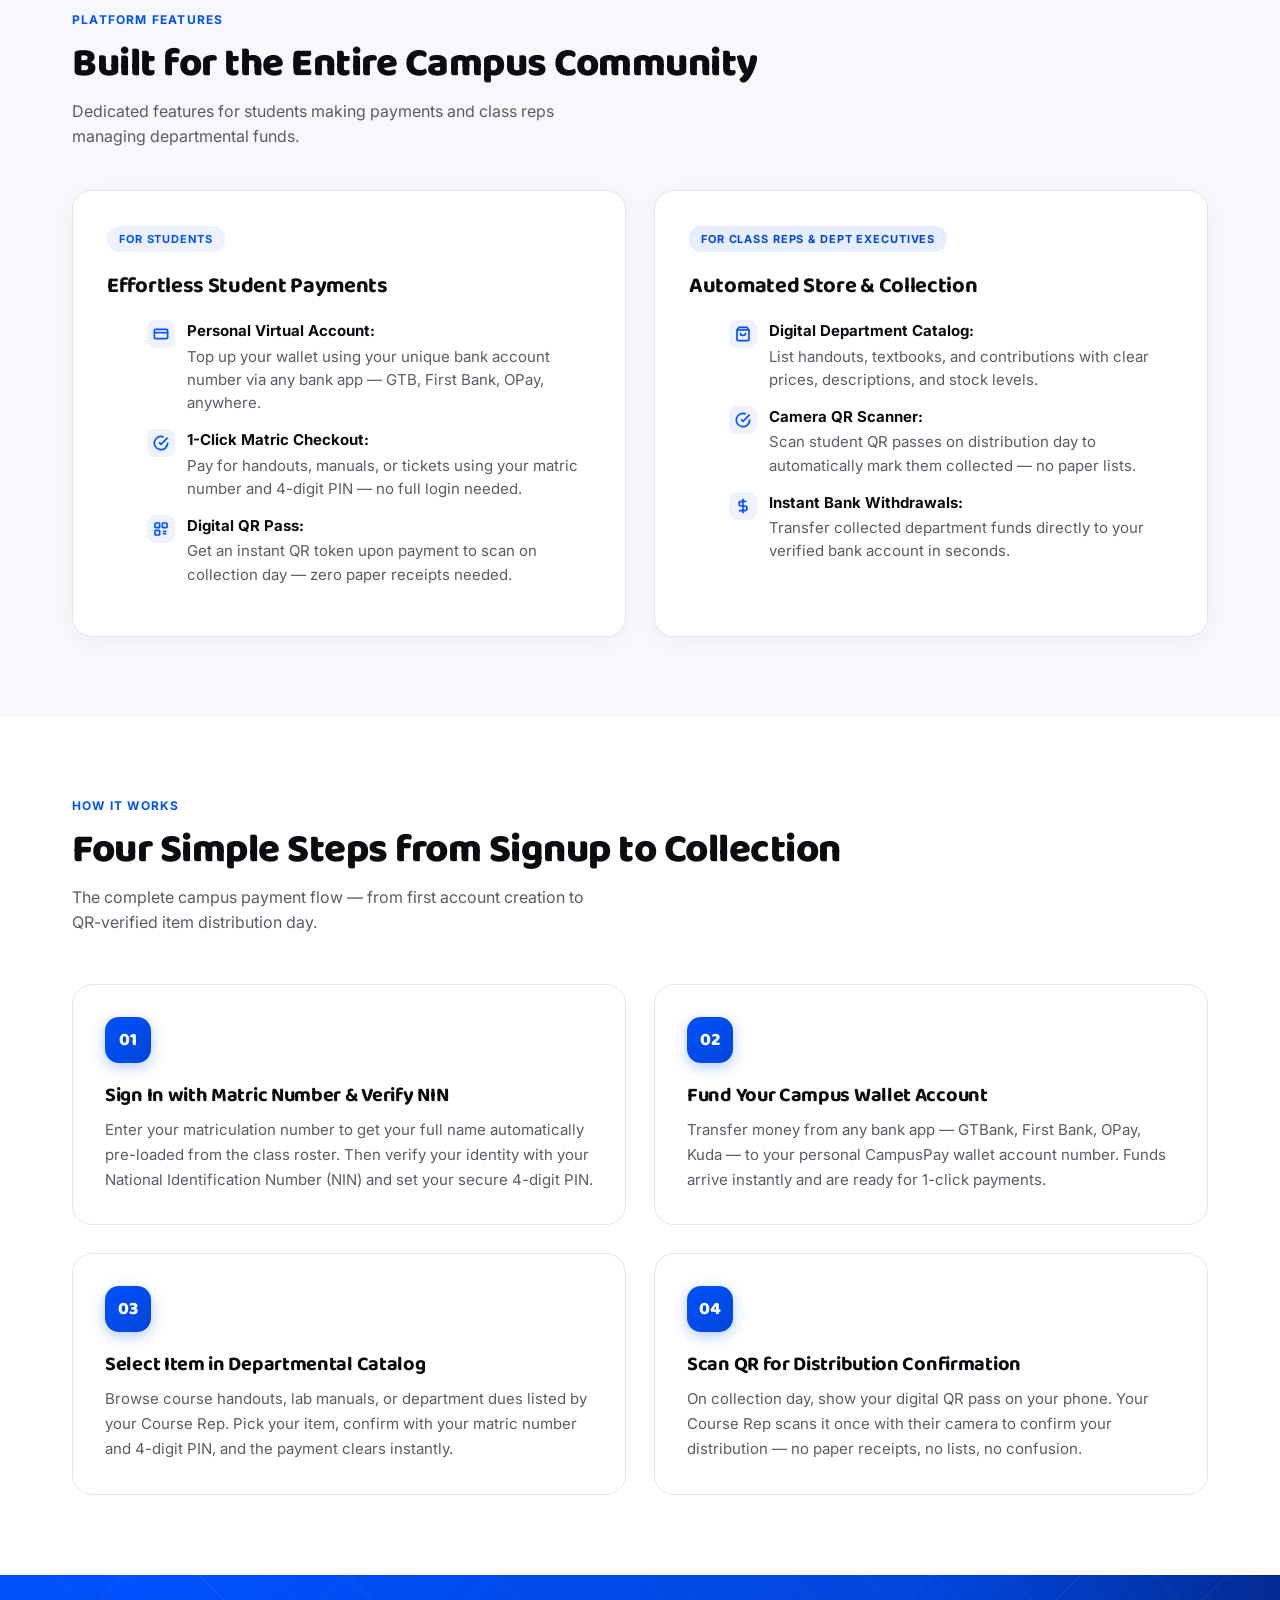
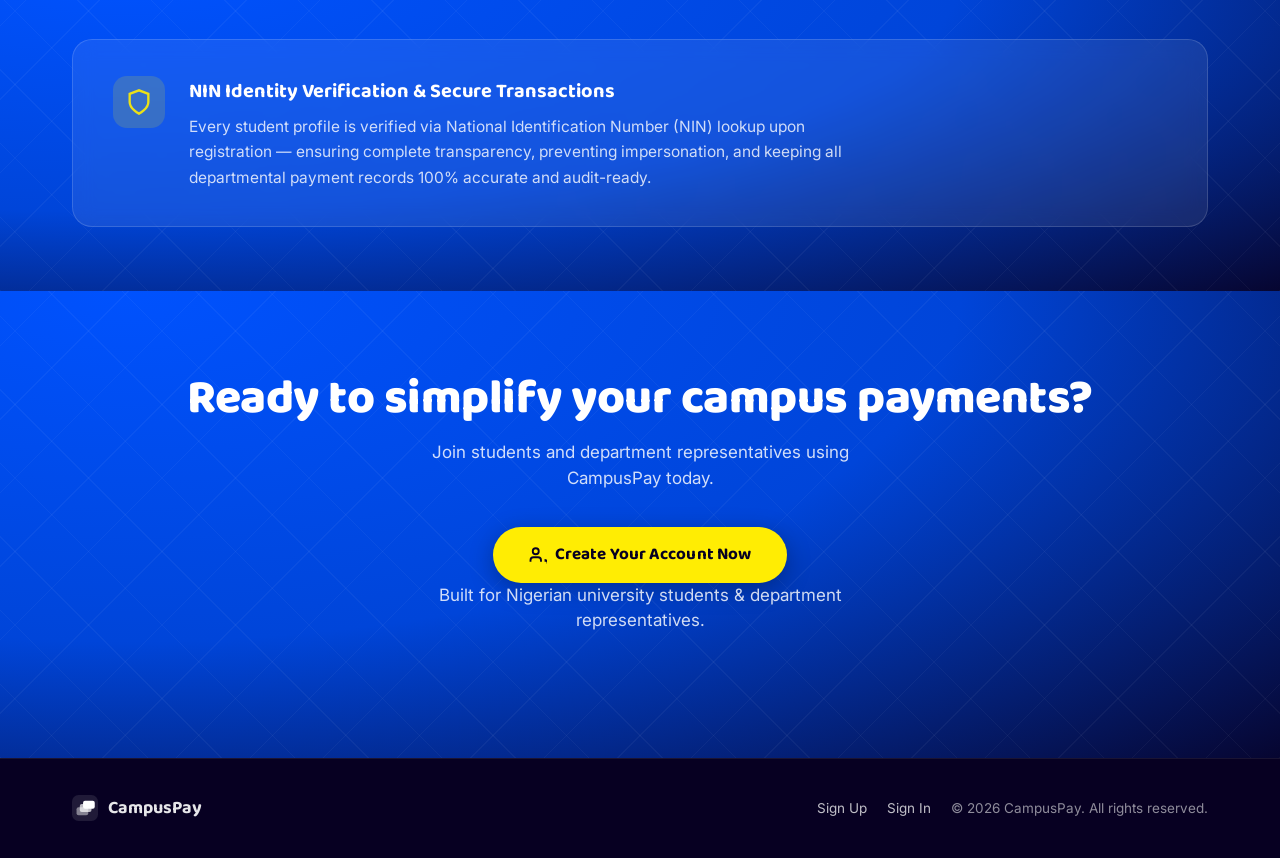
==== commit de910cfc: "feat(landing): enlarge 'The smart way to...' headline to fill hero space" ====
--- a/landingPage/index.html
+++ b/landingPage/index.html
@@ -117,10 +117,10 @@
   }
   h1{
     font-family:'Baloo 2',sans-serif;font-weight:900;color:var(--white);
-    font-size:clamp(44px,6.5vw,82px);
-    line-height:1.05;
-    letter-spacing:-1.5px;
-    margin-bottom:20px;
+    font-size:clamp(50px,7vw,90px);
+    line-height:1.03;
+    letter-spacing:-2px;
+    margin-bottom:22px;
     max-width:20ch;
   }
   .hero-sub{
@@ -403,8 +403,8 @@
       flex: 1;
       min-height: 0;
     }
-    h1{font-size:clamp(34px, 9.2vw, 52px);margin-bottom:10px;letter-spacing:-1.2px;line-height:1.06;font-weight:900;}
-    .hero-sub{font-size:14.5px;line-height:1.45;margin-bottom:0;max-width:100%;opacity:0.92;}
+    h1{font-size:clamp(38px, 11vw, 62px);margin-bottom:12px;letter-spacing:-1.5px;line-height:1.04;font-weight:900;}
+    .hero-sub{font-size:15px;line-height:1.5;margin-bottom:0;max-width:100%;opacity:0.92;}
     .hero-ctas{flex-direction:column;align-items:stretch;gap:0;margin-bottom:0;width:100%;}
     .btn, .btn-outline{width:100%;justify-content:center;padding:14px 20px;font-size:16px;white-space:normal;border-radius:50px;}
     .btn{box-shadow:0 6px 20px rgba(0,0,0,0.25);}
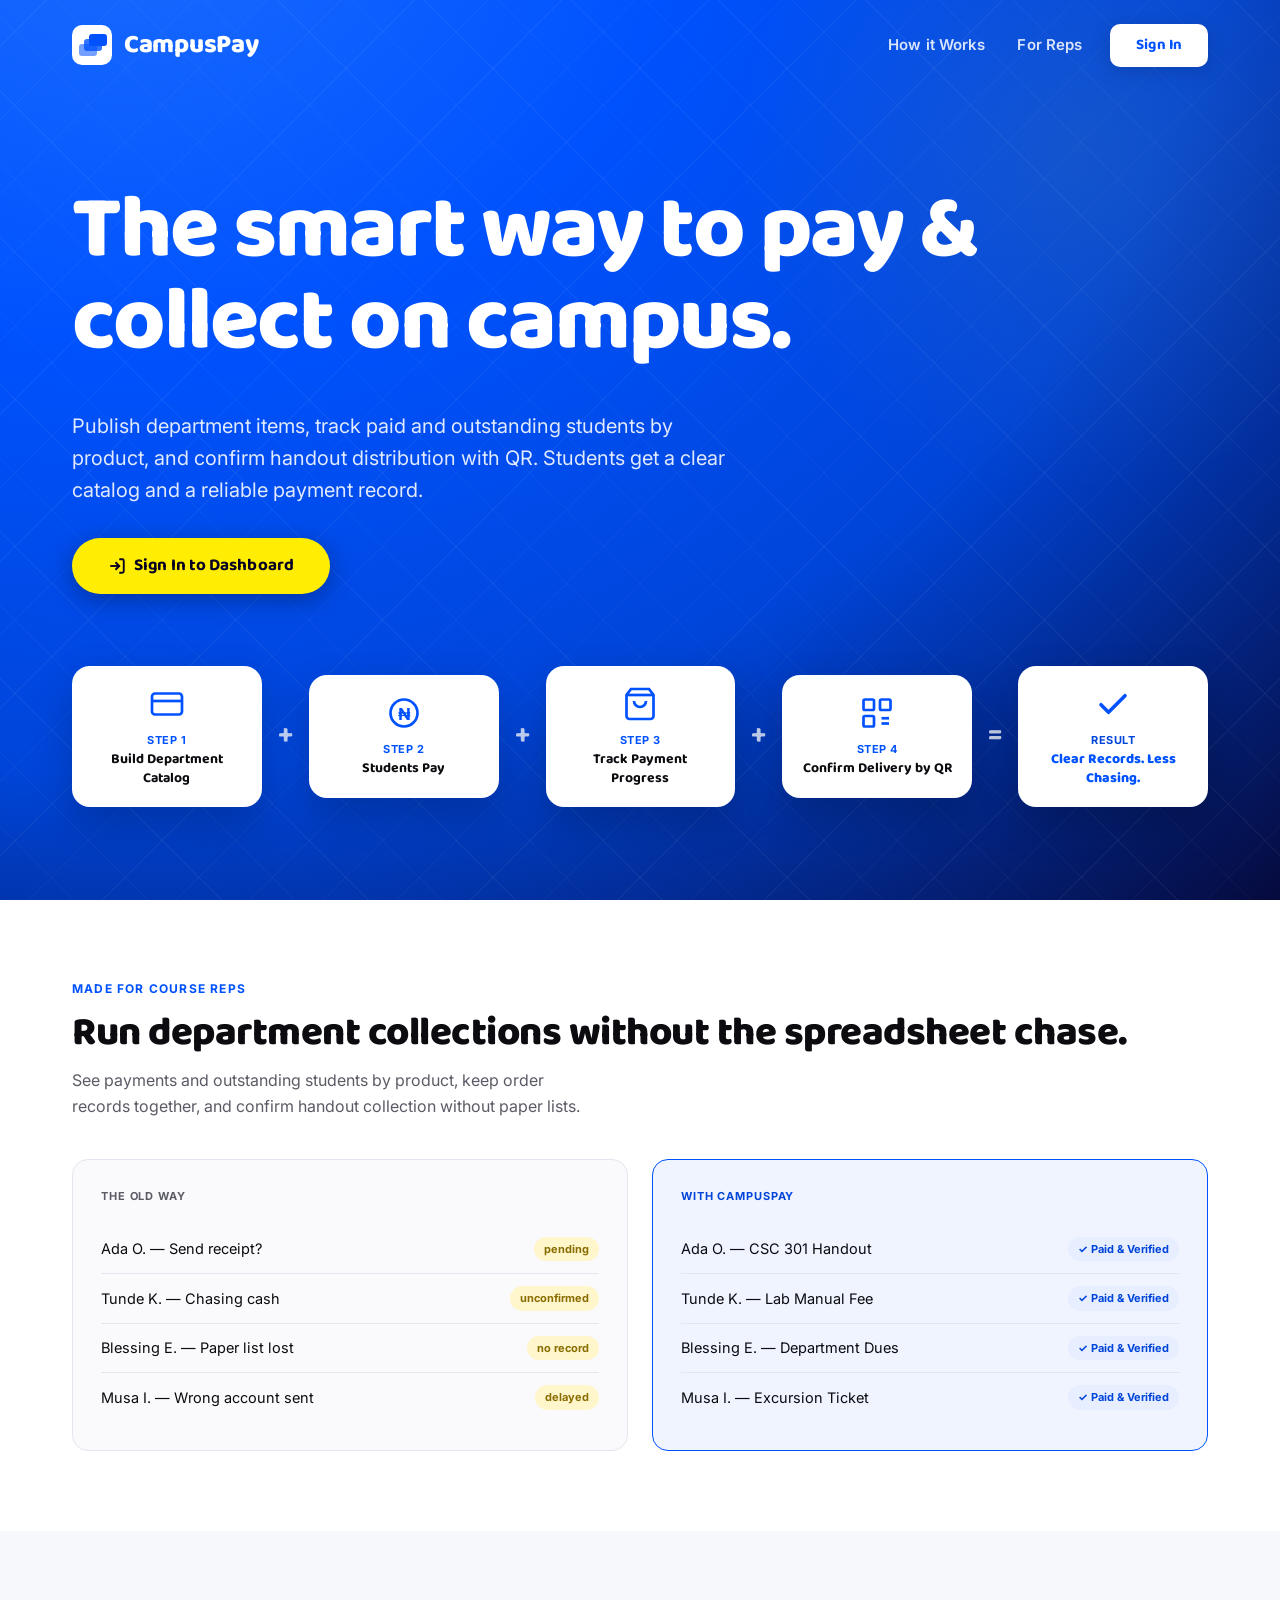
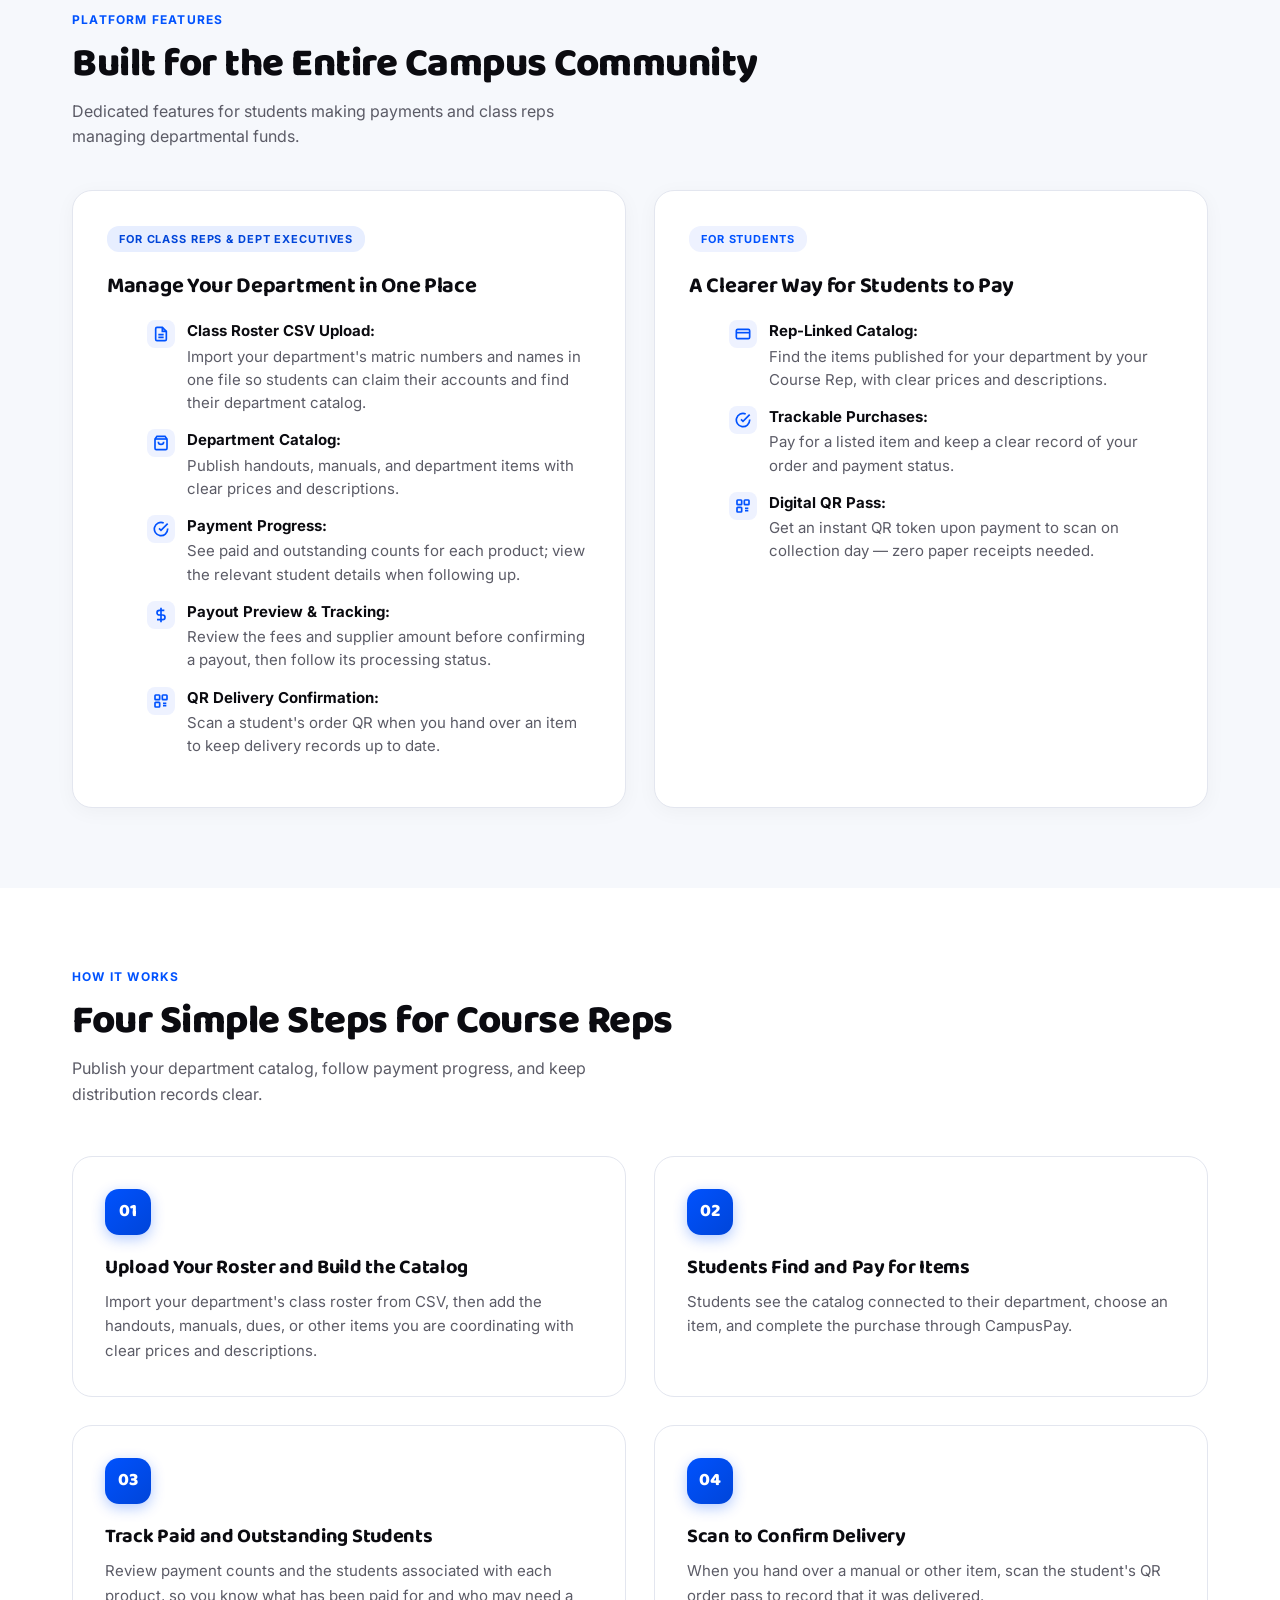
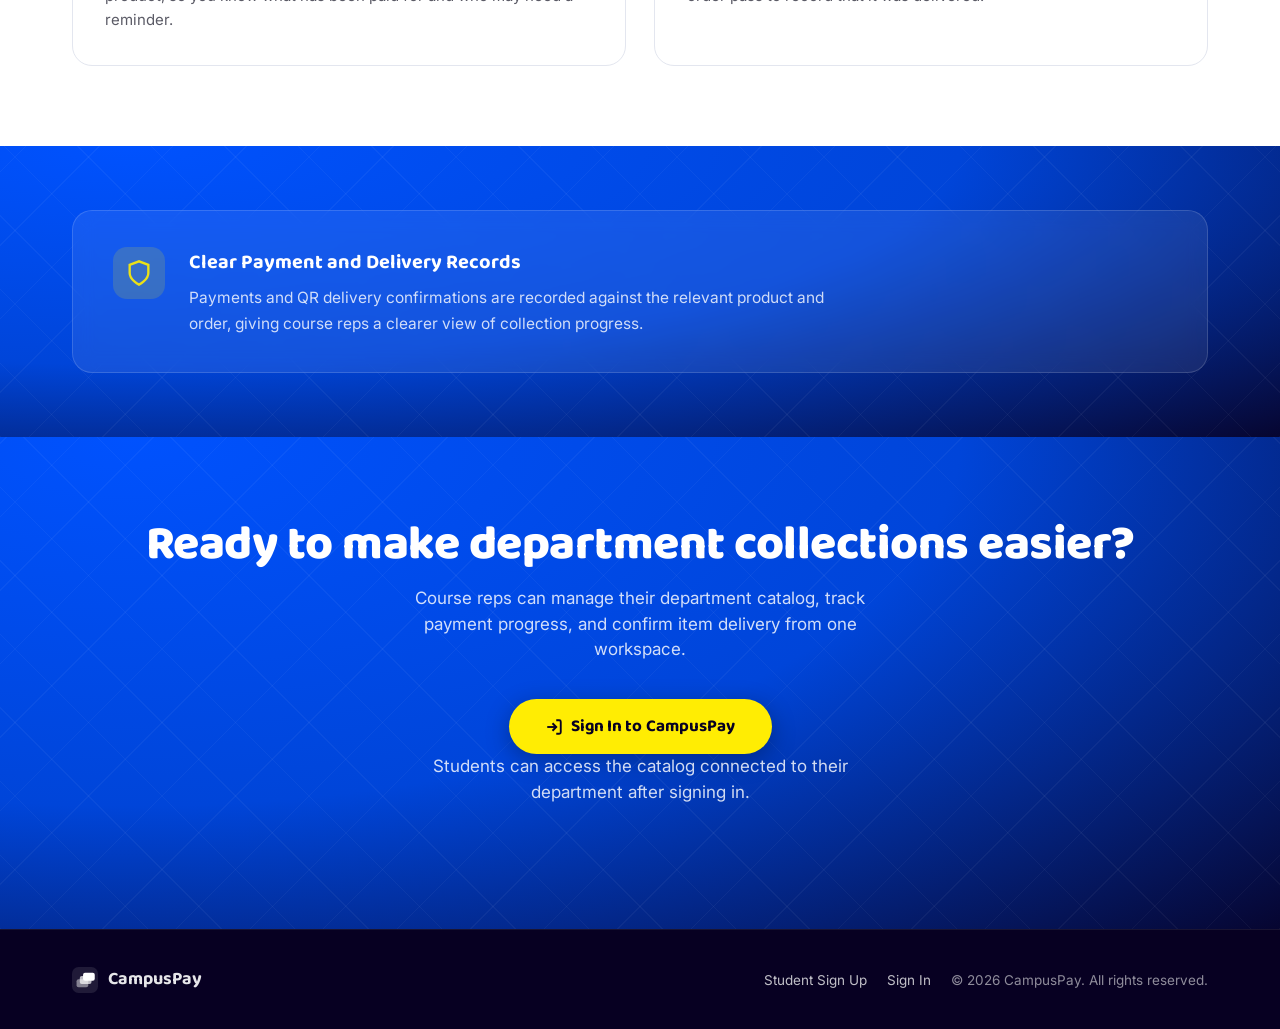
==== commit 09c6ea73: "feat(landing): center page on course reps" ====
--- a/landingPage/index.html
+++ b/landingPage/index.html
@@ -4,7 +4,7 @@
 <meta charset="UTF-8">
 <meta name="viewport" content="width=device-width, initial-scale=1.0, maximum-scale=1.0, user-scalable=no">
 <title>CampusPay — The Smart Way to Pay & Collect on Campus</title>
-<meta name="description" content="CampusPay gives Nigerian university students a dedicated virtual wallet account and class reps a digital departmental catalog — making campus payments, handout fees, and QR-verified collection effortless.">
+<meta name="description" content="CampusPay helps course reps publish department catalogs, track payments by product, and confirm handout delivery with QR scans.">
 <meta name="theme-color" content="#0052FE">
 <meta name="apple-mobile-web-app-status-bar-style" content="black-translucent">
 <link rel="preconnect" href="https://fonts.googleapis.com">
@@ -256,6 +256,7 @@
   /* ---------- FEATURES ---------- */
   .features-sec{padding:80px 0;background:#F6F8FC;}
   .grid-2{display:grid;grid-template-columns:1fr 1fr;gap:28px;}
+  .rep-card{order:-1;}
   .feat-card{
     background:var(--white);border-radius:20px;padding:34px;
     border:1.5px solid var(--line);
@@ -558,14 +559,14 @@
 
       <div class="nav-actions">
         <a href="#how-it-works" class="nav-link">How it Works</a>
-        <a href="#features" class="nav-link">Features</a>
+        <a href="#features" class="nav-link">For Reps</a>
         <a href="/Frontend/index.html" class="nav-btn">Sign In</a>
       </div>
     </header>
 
     <div class="hero">
       <h1>The smart way to pay &amp; collect on campus.</h1>
-      <p class="hero-sub">Dedicated virtual wallet accounts for students. Effortless department dues, handouts &amp; fee collection for class reps. NIN-verified identity for total security.</p>
+      <p class="hero-sub">Publish department items, track paid and outstanding students by product, and confirm handout distribution with QR. Students get a clear catalog and a reliable payment record.</p>
 
       <div class="hero-ctas">
         <a href="/Frontend/index.html" class="btn">
@@ -583,7 +584,7 @@
             </div>
             <div class="eq-info">
               <span class="eq-step">Step 1</span>
-              <span class="eq-title">Matric Verification + NIN</span>
+              <span class="eq-title">Build Department Catalog</span>
             </div>
           </div>
           <div class="eq-op">+</div>
@@ -593,7 +594,7 @@
             </div>
             <div class="eq-info">
               <span class="eq-step">Step 2</span>
-              <span class="eq-title">Fund Wallet</span>
+              <span class="eq-title">Students Pay</span>
             </div>
           </div>
           <div class="eq-op">+</div>
@@ -603,7 +604,7 @@
             </div>
             <div class="eq-info">
               <span class="eq-step">Step 3</span>
-              <span class="eq-title">Select &amp; Pay</span>
+              <span class="eq-title">Track Payment Progress</span>
             </div>
           </div>
           <div class="eq-op">+</div>
@@ -613,7 +614,7 @@
             </div>
             <div class="eq-info">
               <span class="eq-step">Step 4</span>
-              <span class="eq-title">QR Distribution</span>
+              <span class="eq-title">Confirm Delivery by QR</span>
             </div>
           </div>
           <div class="eq-op">=</div>
@@ -623,7 +624,7 @@
             </div>
             <div class="eq-info">
               <span class="eq-step">Result</span>
-              <span class="eq-title">Zero Campus Stress</span>
+              <span class="eq-title">Clear Records. Less Chasing.</span>
             </div>
           </div>
         </div>
@@ -648,8 +649,8 @@
             <svg viewBox="0 0 24 24" fill="none"><rect x="2" y="5" width="20" height="14" rx="2" stroke="#0052FE" stroke-width="1.8"/><line x1="2" y1="10" x2="22" y2="10" stroke="#0052FE" stroke-width="1.8"/></svg>
           </div>
           <div class="m-stage-info">
-            <h3 class="m-stage-title" id="mStageTitle">Matric Verification + NIN</h3>
-            <p class="m-stage-desc" id="mStageDesc">Enter your matric number &amp; NIN to verify your profile and set your 4-digit security PIN.</p>
+          <h3 class="m-stage-title" id="mStageTitle">Build Department Catalog</h3>
+          <p class="m-stage-desc" id="mStageDesc">List the handouts, manuals, and department items your students need.</p>
           </div>
         </div>
         <div class="m-scroll-hint" id="mScrollHint">
@@ -664,9 +665,9 @@
 <!-- ==================== COMPARE SECTION ==================== -->
 <div class="compare">
   <div class="wrap">
-    <div class="section-label">The Problem We Solve</div>
-    <h2>Why students and class reps switch to CampusPay</h2>
-    <p class="section-sub">No more missing payment receipts, manual bank transfer confirmations, or chasing classmates over WhatsApp.</p>
+    <div class="section-label">Made for Course Reps</div>
+    <h2>Run department collections without the spreadsheet chase.</h2>
+    <p class="section-sub">See payments and outstanding students by product, keep order records together, and confirm handout collection without paper lists.</p>
     <div class="split">
       <div class="panel">
         <div class="panel-label">The Old Way</div>
@@ -695,21 +696,21 @@
 
     <div class="grid-2">
       <!-- STUDENT CARD -->
-      <div class="feat-card">
+      <div class="feat-card student-card">
         <span class="feat-badge">For Students</span>
-        <h3>Effortless Student Payments</h3>
+        <h3>A Clearer Way for Students to Pay</h3>
         <ul class="feat-list">
           <li class="feat-item">
             <div class="feat-icon">
               <svg viewBox="0 0 24 24" fill="none" stroke="currentColor" stroke-width="2.5"><rect x="2" y="5" width="20" height="14" rx="2"/><line x1="2" y1="10" x2="22" y2="10"/></svg>
             </div>
-            <div><strong>Personal Virtual Account:</strong> Top up your wallet using your unique bank account number via any bank app — GTB, First Bank, OPay, anywhere.</div>
+            <div><strong>Rep-Linked Catalog:</strong> Find the items published for your department by your Course Rep, with clear prices and descriptions.</div>
           </li>
           <li class="feat-item">
             <div class="feat-icon">
               <svg viewBox="0 0 24 24" fill="none" stroke="currentColor" stroke-width="2.5"><path d="M22 11.08V12a10 10 0 1 1-5.93-9.14"/><polyline points="22 4 12 14.01 9 11.01"/></svg>
             </div>
-            <div><strong>1-Click Matric Checkout:</strong> Pay for handouts, manuals, or tickets using your matric number and 4-digit PIN — no full login needed.</div>
+            <div><strong>Trackable Purchases:</strong> Pay for a listed item and keep a clear record of your order and payment status.</div>
           </li>
           <li class="feat-item">
             <div class="feat-icon">
@@ -721,27 +722,39 @@
       </div>
 
       <!-- REP CARD -->
-      <div class="feat-card">
+      <div class="feat-card rep-card">
         <span class="feat-badge" style="color:var(--blue-panel);background:#E7EEFF;">For Class Reps & Dept Executives</span>
-        <h3>Automated Store & Collection</h3>
+        <h3>Manage Your Department in One Place</h3>
         <ul class="feat-list">
           <li class="feat-item">
             <div class="feat-icon">
+              <svg viewBox="0 0 24 24" fill="none" stroke="currentColor" stroke-width="2.5"><path d="M14 2H6a2 2 0 0 0-2 2v16a2 2 0 0 0 2 2h12a2 2 0 0 0 2-2V8z"/><polyline points="14 2 14 8 20 8"/><path d="M8 13h8M8 17h8"/></svg>
+            </div>
+            <div><strong>Class Roster CSV Upload:</strong> Import your department's matric numbers and names in one file so students can claim their accounts and find their department catalog.</div>
+          </li>
+          <li class="feat-item">
+            <div class="feat-icon">
               <svg viewBox="0 0 24 24" fill="none" stroke="currentColor" stroke-width="2.5"><path d="M6 2L3 6v14a2 2 0 0 0 2 2h14a2 2 0 0 0 2-2V6l-3-4z"/><line x1="3" y1="6" x2="21" y2="6"/><path d="M16 10a4 4 0 0 1-8 0"/></svg>
             </div>
-            <div><strong>Digital Department Catalog:</strong> List handouts, textbooks, and contributions with clear prices, descriptions, and stock levels.</div>
+            <div><strong>Department Catalog:</strong> Publish handouts, manuals, and department items with clear prices and descriptions.</div>
           </li>
           <li class="feat-item">
             <div class="feat-icon">
               <svg viewBox="0 0 24 24" fill="none" stroke="currentColor" stroke-width="2.5"><path d="M22 11.08V12a10 10 0 1 1-5.93-9.14"/><polyline points="22 4 12 14.01 9 11.01"/></svg>
             </div>
-            <div><strong>Camera QR Scanner:</strong> Scan student QR passes on distribution day to automatically mark them collected — no paper lists.</div>
+            <div><strong>Payment Progress:</strong> See paid and outstanding counts for each product; view the relevant student details when following up.</div>
           </li>
           <li class="feat-item">
             <div class="feat-icon">
               <svg viewBox="0 0 24 24" fill="none" stroke="currentColor" stroke-width="2.5"><line x1="12" y1="1" x2="12" y2="23"/><path d="M17 5H9.5a3.5 3.5 0 0 0 0 7h5a3.5 3.5 0 0 1 0 7H6"/></svg>
             </div>
-            <div><strong>Instant Bank Withdrawals:</strong> Transfer collected department funds directly to your verified bank account in seconds.</div>
+            <div><strong>Payout Preview &amp; Tracking:</strong> Review the fees and supplier amount before confirming a payout, then follow its processing status.</div>
+          </li>
+          <li class="feat-item">
+            <div class="feat-icon">
+              <svg viewBox="0 0 24 24" fill="none" stroke="currentColor" stroke-width="2.5"><rect x="3" y="3" width="7" height="7" rx="1"/><rect x="14" y="3" width="7" height="7" rx="1"/><rect x="3" y="14" width="7" height="7" rx="1"/><line x1="15" y1="15.5" x2="20" y2="15.5"/><line x1="15" y1="19" x2="20" y2="19"/></svg>
+            </div>
+            <div><strong>QR Delivery Confirmation:</strong> Scan a student's order QR when you hand over an item to keep delivery records up to date.</div>
           </li>
         </ul>
       </div>
@@ -753,32 +766,32 @@
 <div id="how-it-works" class="steps-sec">
   <div class="wrap">
     <div class="section-label">How It Works</div>
-    <h2>Four Simple Steps from Signup to Collection</h2>
-    <p class="section-sub">The complete campus payment flow — from first account creation to QR-verified item distribution day.</p>
+    <h2>Four Simple Steps for Course Reps</h2>
+    <p class="section-sub">Publish your department catalog, follow payment progress, and keep distribution records clear.</p>
 
     <div class="steps-grid">
       <div class="step-card">
         <div class="step-num-badge">01</div>
-        <h3>Sign In with Matric Number &amp; Verify NIN</h3>
-        <p>Enter your matriculation number to get your full name automatically pre-loaded from the class roster. Then verify your identity with your National Identification Number (NIN) and set your secure 4-digit PIN.</p>
+        <h3>Upload Your Roster and Build the Catalog</h3>
+        <p>Import your department's class roster from CSV, then add the handouts, manuals, dues, or other items you are coordinating with clear prices and descriptions.</p>
       </div>
 
       <div class="step-card">
         <div class="step-num-badge">02</div>
-        <h3>Fund Your Campus Wallet Account</h3>
-        <p>Transfer money from any bank app — GTBank, First Bank, OPay, Kuda — to your personal CampusPay wallet account number. Funds arrive instantly and are ready for 1-click payments.</p>
+        <h3>Students Find and Pay for Items</h3>
+        <p>Students see the catalog connected to their department, choose an item, and complete the purchase through CampusPay.</p>
       </div>
 
       <div class="step-card">
         <div class="step-num-badge">03</div>
-        <h3>Select Item in Departmental Catalog</h3>
-        <p>Browse course handouts, lab manuals, or department dues listed by your Course Rep. Pick your item, confirm with your matric number and 4-digit PIN, and the payment clears instantly.</p>
+        <h3>Track Paid and Outstanding Students</h3>
+        <p>Review payment counts and the students associated with each product, so you know what has been paid for and who may need a reminder.</p>
       </div>
 
       <div class="step-card">
         <div class="step-num-badge">04</div>
-        <h3>Scan QR for Distribution Confirmation</h3>
-        <p>On collection day, show your digital QR pass on your phone. Your Course Rep scans it once with their camera to confirm your distribution — no paper receipts, no lists, no confusion.</p>
+        <h3>Scan to Confirm Delivery</h3>
+        <p>When you hand over a manual or other item, scan the student's QR order pass to record that it was delivered.</p>
       </div>
     </div>
   </div>
@@ -794,8 +807,8 @@
         </svg>
       </div>
       <div>
-        <h3>NIN Identity Verification &amp; Secure Transactions</h3>
-        <p>Every student profile is verified via National Identification Number (NIN) lookup upon registration — ensuring complete transparency, preventing impersonation, and keeping all departmental payment records 100% accurate and audit-ready.</p>
+        <h3>Clear Payment and Delivery Records</h3>
+        <p>Payments and QR delivery confirmations are recorded against the relevant product and order, giving course reps a clearer view of collection progress.</p>
       </div>
     </div>
   </div>
@@ -803,13 +816,13 @@
 
 <div class="cta-sec">
   <div class="wrap">
-    <h2 class="display">Ready to simplify your campus payments?</h2>
-    <p>Join students and department representatives using CampusPay today.</p>
-    <a class="btn" href="/Frontend/signup.html" style="display:inline-flex;">
-      <svg width="18" height="18" viewBox="0 0 24 24" fill="none" stroke="currentColor" stroke-width="2.5"><path d="M16 21v-2a4 4 0 0 0-4-4H6a4 4 0 0 0-4 4v2"/><circle cx="9" cy="7" r="4"/><path d="M22 21v-2a4 4 0 0 1 0 7.75"/></svg>
-      Create Your Account Now
+    <h2 class="display">Ready to make department collections easier?</h2>
+    <p>Course reps can manage their department catalog, track payment progress, and confirm item delivery from one workspace.</p>
+    <a class="btn" href="/Frontend/index.html" style="display:inline-flex;">
+      <svg width="18" height="18" viewBox="0 0 24 24" fill="none" stroke="currentColor" stroke-width="2.5"><path d="M15 3h4a2 2 0 0 1 2 2v14a2 2 0 0 1-2 2h-4"/><polyline points="10 17 15 12 10 7"/><line x1="15" y1="12" x2="3" y2="12"/></svg>
+      Sign In to CampusPay
     </a>
-    <p class="cta-note">Built for Nigerian university students &amp; department representatives.</p>
+    <p class="cta-note">Students can access the catalog connected to their department after signing in.</p>
   </div>
 </div>
 
@@ -827,7 +840,7 @@
     </div>
 
     <div style="display:flex;align-items:center;">
-      <a href="/Frontend/signup.html">Sign Up</a>
+      <a href="/Frontend/signup.html">Student Sign Up</a>
       <a href="/Frontend/index.html">Sign In</a>
       <span style="margin-left:20px;">&copy; 2026 CampusPay. All rights reserved.</span>
     </div>
@@ -847,32 +860,32 @@
     const stepsData = [
       {
         tag: 'STEP 1 OF 4',
-        title: 'Matric Verification + NIN',
-        desc: 'Enter your matric number & NIN to verify your profile and set your 4-digit security PIN.',
+        title: 'Build Department Catalog',
+        desc: 'List the handouts, manuals, and department items your students need.',
         icon: '<svg viewBox="0 0 24 24" fill="none"><rect x="2" y="5" width="20" height="14" rx="2" stroke="#0052FE" stroke-width="1.8"/><line x1="2" y1="10" x2="22" y2="10" stroke="#0052FE" stroke-width="1.8"/></svg>'
       },
       {
         tag: 'STEP 2 OF 4',
-        title: 'Fund Wallet',
-        desc: 'Transfer from any bank app (GTBank, OPay, FirstBank) to your dedicated virtual account number.',
+        title: 'Students Pay',
+        desc: 'Students find the catalog connected to their department and pay for the items they need.',
         icon: '<svg viewBox="0 0 24 24" fill="none"><circle cx="12" cy="12" r="9" stroke="#0052FE" stroke-width="1.8"/><text x="12" y="16.5" font-size="11" font-weight="700" fill="#0052FE" text-anchor="middle" font-family="Inter">₦</text></svg>'
       },
       {
         tag: 'STEP 3 OF 4',
-        title: 'Select & Pay',
-        desc: 'Browse the departmental catalog, pick your item, and confirm with your matric number & PIN.',
+        title: 'Track Payment Progress',
+        desc: 'See paid and outstanding counts for each product and follow up where needed.',
         icon: '<svg viewBox="0 0 24 24" fill="none"><path d="M6 2L3 6v14a2 2 0 0 0 2 2h14a2 2 0 0 0 2-2V6l-3-4z" stroke="#0052FE" stroke-width="1.8"/><line x1="3" y1="6" x2="21" y2="6" stroke="#0052FE" stroke-width="1.8"/><path d="M16 10a4 4 0 0 1-8 0" stroke="#0052FE" stroke-width="1.8"/></svg>'
       },
       {
         tag: 'STEP 4 OF 4',
-        title: 'QR Distribution',
-        desc: 'Show your digital QR pass on collection day for instant camera verification. No paper needed.',
+        title: 'Confirm Delivery by QR',
+        desc: 'Scan the student’s order QR when handing over an item to record delivery.',
         icon: '<svg viewBox="0 0 24 24" fill="none"><rect x="3" y="3" width="7" height="7" rx="1" stroke="#0052FE" stroke-width="1.8"/><rect x="14" y="3" width="7" height="7" rx="1" stroke="#0052FE" stroke-width="1.8"/><rect x="3" y="14" width="7" height="7" rx="1" stroke="#0052FE" stroke-width="1.8"/><line x1="15" y1="15.5" x2="20" y2="15.5" stroke="#0052FE" stroke-width="1.8"/><line x1="15" y1="19" x2="20" y2="19" stroke="#0052FE" stroke-width="1.8"/></svg>'
       },
       {
         tag: '= RESULT',
-        title: 'Zero Campus Stress',
-        desc: 'No paper receipts, no unconfirmed bank transfers, zero manual record keeping. Ever.',
+        title: 'Clear Records. Less Chasing.',
+        desc: 'Keep payment progress and delivery confirmations together in one clear record.',
         icon: '<svg viewBox="0 0 24 24" fill="none"><path d="M4 12.5l5 5L20 6.5" stroke="#0052FE" stroke-width="2.4" stroke-linecap="round" stroke-linejoin="round"/></svg>'
       }
     ];
@@ -1061,4 +1074,4 @@
   })();
 </script>
 </body>
-</html>+</html>
